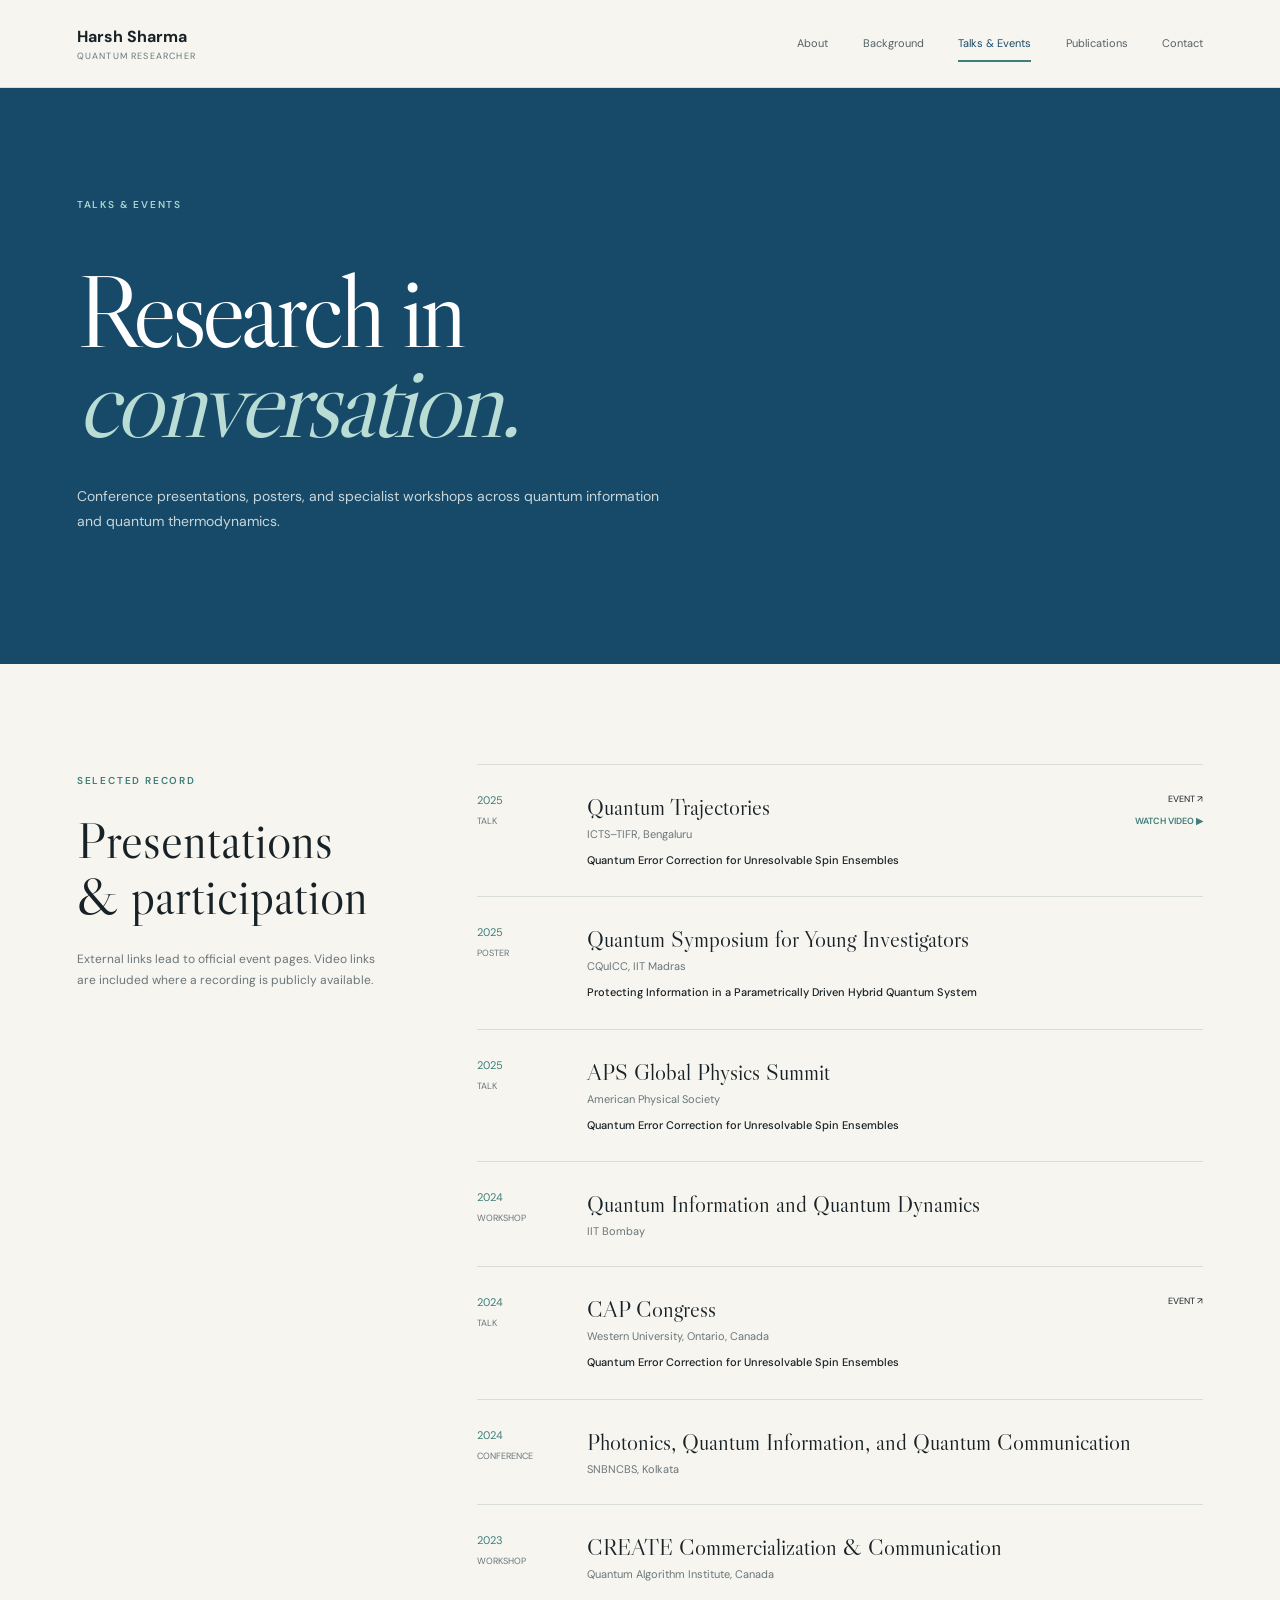
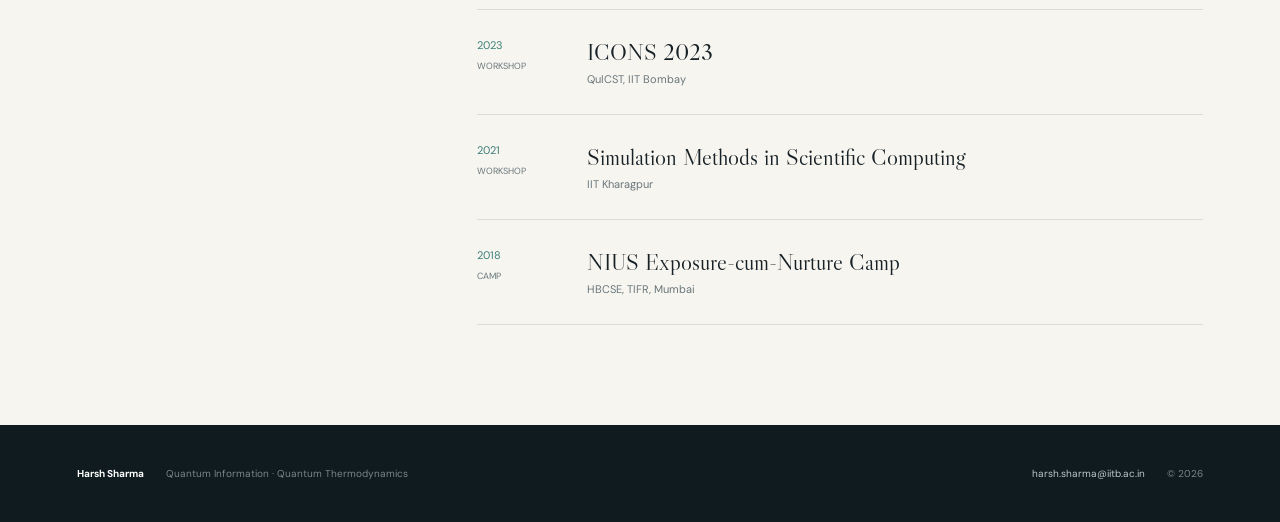
==== activities.html @ e8d70a5d "Rebuild portfolio as a multi-page academic website" ====
<!doctype html><html lang="en"><head><meta charset="utf-8"><meta name="viewport" content="width=device-width,initial-scale=1"><meta name="description" content="Talks, conference presentations, posters, and workshops by Harsh Sharma."><title>Talks & Events — Harsh Sharma</title><link rel="stylesheet" href="assets/site.css"></head><body data-page="activities"><header id="site-header"></header><main><section class="page-hero"><p class="eyebrow">Talks & Events</p><h1>Research in<br><em>conversation.</em></h1><p>Conference presentations, posters, and specialist workshops across quantum information and quantum thermodynamics.</p></section><section class="listing-section"><div class="listing-intro"><p class="eyebrow">Selected record</p><h2>Presentations<br>& participation</h2><p>External links lead to official event pages. Video links are included where a recording is publicly available.</p></div><div class="activity-list" id="events"></div></section></main><footer id="site-footer"></footer><script src="assets/content.js"></script><script src="assets/publications.js"></script><script src="assets/site.js"></script></body></html>
---- assets/site.css ----
@import url('https://fonts.googleapis.com/css2?family=DM+Sans:wght@400;500;600&family=Libre+Caslon+Display&display=swap');
:root{--ink:#172126;--blue:#174a68;--teal:#3d7e7a;--paper:#f7f5ef;--white:#fff;--muted:#68767b;--line:#d8ddd9;--soft:#eaf0ed;--pad:clamp(22px,6vw,96px);--sans:"DM Sans",sans-serif;--serif:"Libre Caslon Display",serif}*{box-sizing:border-box}html{scroll-behavior:smooth}body{margin:0;background:var(--paper);color:var(--ink);font-family:var(--sans);-webkit-font-smoothing:antialiased}a{color:inherit;text-decoration:none}em{font-family:var(--serif);font-weight:400;color:var(--teal)}
#site-header{height:88px;padding:0 var(--pad);display:flex;align-items:center;justify-content:space-between;border-bottom:1px solid var(--line);background:rgba(247,245,239,.96);backdrop-filter:blur(12px);position:sticky;top:0;z-index:10}.brand{display:flex;flex-direction:column}.brand strong{font-size:16px}.brand small{font-size:9px;text-transform:uppercase;letter-spacing:.13em;color:var(--muted);margin-top:3px}#site-header nav{display:flex;gap:clamp(18px,2.7vw,40px)}#site-header nav a{font-size:11px;padding:10px 0;color:#536166;border-bottom:2px solid transparent}#site-header nav a:hover,#site-header nav a[aria-current=page]{color:var(--blue);border-color:var(--teal)}.menu-button{display:none;background:none;border:1px solid var(--line);padding:8px 11px;font:500 10px var(--sans);text-transform:uppercase}
.eyebrow{font-size:10px;text-transform:uppercase;letter-spacing:.18em;color:var(--teal);font-weight:600}.home-hero{min-height:680px;padding:clamp(80px,11vw,150px) var(--pad) 100px;display:grid;grid-template-columns:1.2fr .8fr;gap:9vw;align-items:end;position:relative;background:linear-gradient(135deg,var(--paper),#f2f3ed)}.home-hero:after{content:"";position:absolute;right:var(--pad);top:70px;width:220px;height:220px;border:1px solid rgba(23,74,104,.12);border-radius:50%;box-shadow:0 0 0 50px rgba(23,74,104,.025),0 0 0 100px rgba(23,74,104,.018)}.home-hero h1{font:400 clamp(76px,10vw,150px)/.78 var(--serif);letter-spacing:-.055em;margin:36px 0 0}.home-hero h1 span{color:var(--teal)}.intro{position:relative;z-index:1}.intro>p:first-child{font-size:clamp(17px,1.65vw,23px);line-height:1.65;margin:0}.intro .role{font-size:11px;line-height:1.6;color:var(--muted);margin:28px 0}.arrow-link{display:inline-flex;gap:25px;border-bottom:1px solid;padding-bottom:8px;font-size:11px;font-weight:600}.arrow-link span{color:var(--teal)}
.research-summary,.updates{padding:110px var(--pad)}.research-summary{background:var(--blue);color:white}.section-heading{display:grid;grid-template-columns:.28fr .72fr;gap:5vw}.section-heading h2{font:400 clamp(39px,4.7vw,67px)/1.12 var(--serif);margin:0;max-width:900px}.research-summary .eyebrow{color:#a8d5ce}.research-grid{display:grid;grid-template-columns:.28fr .72fr;gap:5vw;margin-top:70px}.research-grid>p{grid-column:2;font-size:14px;line-height:1.8;color:#c8d6da;max-width:620px}.research-grid #interests{grid-column:2;display:flex;flex-wrap:wrap;gap:9px;margin-top:18px}.research-grid span{font-size:10px;border:1px solid rgba(255,255,255,.32);padding:9px 12px}.updates{background:var(--white)}.update-list{margin:65px 0 0 28%;border-top:1px solid var(--line)}.update-list article{display:grid;grid-template-columns:130px 1fr 25px;gap:28px;padding:28px 0;border-bottom:1px solid var(--line)}.update-list time{font-size:10px;color:var(--teal)}.update-list h3{font:400 24px var(--serif);margin:0 0 8px}.update-list p{font-size:12px;line-height:1.65;color:var(--muted);margin:0}.update-list>a{color:var(--teal)}.page-cta{padding:75px var(--pad);display:flex;justify-content:space-between;gap:40px;align-items:center}.page-cta>p{font:400 25px var(--serif)}.page-cta>div{display:flex;gap:25px;font-size:10px;text-transform:uppercase;letter-spacing:.08em;color:var(--blue)}
.page-hero{padding:100px var(--pad) 115px;background:var(--blue);color:white}.page-hero .eyebrow{color:#a8d5ce}.page-hero h1{font:400 clamp(62px,8vw,115px)/.88 var(--serif);letter-spacing:-.045em;margin:55px 0 38px}.page-hero h1 em{color:#b9ddd5}.page-hero>p:last-child{max-width:600px;color:#c8d6da;font-size:14px;line-height:1.8}.split-section,.listing-section{padding:100px var(--pad);display:grid;grid-template-columns:.3fr .7fr;gap:7vw}.split-section h2,.listing-intro h2{font:400 clamp(35px,4vw,54px)/1.1 var(--serif);margin:25px 0}.tinted{background:var(--soft)}.timeline{border-top:1px solid var(--line)}.timeline article{display:grid;grid-template-columns:110px 1fr;gap:25px;padding:27px 0;border-bottom:1px solid var(--line)}.timeline time{font-size:10px;color:var(--teal);text-transform:uppercase}.timeline h3{font:500 18px var(--sans);margin:0}.timeline p,.timeline small{display:block;font-size:11px;color:var(--muted);line-height:1.55;margin:7px 0 0}.listing-intro{align-self:start;position:sticky;top:125px}.listing-intro>p:not(.eyebrow){font-size:12px;line-height:1.7;color:var(--muted);max-width:300px}.listing-intro .arrow-link{margin-top:24px}
.activity-list,.publication-list{border-top:1px solid var(--line)}.activity{display:grid;grid-template-columns:85px 1fr auto;gap:25px;padding:28px 0;border-bottom:1px solid var(--line)}.activity-meta{display:flex;flex-direction:column;gap:8px}.activity-meta time{font-size:11px;color:var(--teal)}.activity-meta span{font-size:9px;text-transform:uppercase;color:var(--muted)}.activity h3{font:400 23px var(--serif);margin:0 0 6px}.activity p{font-size:11px;color:var(--muted);margin:0}.activity strong{display:block;font-size:11px;font-weight:500;line-height:1.5;margin-top:11px}.activity-links{display:flex;flex-direction:column;align-items:flex-end;gap:10px;font-size:9px;text-transform:uppercase}.activity-links .video{color:var(--teal);font-weight:600}.publication{display:grid;grid-template-columns:45px 1fr;gap:20px;padding:31px 0;border-bottom:1px solid var(--line)}.publication>span{font-size:10px;color:#929a9c}.publication p{font-size:9px;text-transform:uppercase;letter-spacing:.08em;color:var(--teal);margin:0}.publication h3{font:400 clamp(21px,2.2vw,29px)/1.25 var(--serif);margin:10px 0}.publication small{font-size:10px;color:var(--muted)}.publication>div>div{display:flex;gap:20px;margin-top:18px}.publication a{font-size:9px;text-transform:uppercase;color:var(--blue);font-weight:600}
.contact-page{min-height:calc(100vh - 88px);padding:100px var(--pad);background:var(--blue);color:white}.contact-page .eyebrow{color:#a8d5ce}.contact-page h1{font:400 clamp(65px,9vw,130px)/.87 var(--serif);letter-spacing:-.05em;margin:60px 0 40px}.contact-page h1 em{color:#b9ddd5}.contact-page>p:not(.eyebrow){max-width:620px;color:#c8d6da;line-height:1.7}.email-large{display:block;font:400 clamp(22px,3vw,42px) var(--serif);border-bottom:1px solid rgba(255,255,255,.45);padding:45px 0 16px}.contact-grid{display:grid;grid-template-columns:repeat(3,1fr);gap:35px;margin-top:85px}.contact-grid>div{border-top:1px solid rgba(255,255,255,.25);padding-top:13px}.contact-grid span{font-size:9px;text-transform:uppercase;color:#a8d5ce}.contact-grid p{font-size:11px;line-height:1.7}.contact-grid p a{display:block}
#site-footer{padding:42px var(--pad);background:#101b20;color:#bdc7ca;display:flex;justify-content:space-between;font-size:10px}#site-footer>div{display:flex;gap:22px}#site-footer strong{color:white}#site-footer span{color:#77868b}
@media(max-width:800px){#site-header{height:72px}.menu-button{display:block}#site-header nav{display:none;position:absolute;left:0;right:0;top:72px;background:var(--paper);padding:20px var(--pad);border-bottom:1px solid var(--line);flex-direction:column;gap:4px}#site-header nav.open{display:flex}.home-hero{grid-template-columns:1fr;min-height:auto}.home-hero:after{width:140px;height:140px}.intro{margin-top:30px}.section-heading,.research-grid,.split-section,.listing-section{grid-template-columns:1fr}.research-grid>p,.research-grid #interests{grid-column:1}.update-list{margin-left:0}.listing-intro{position:static;margin-bottom:30px}.page-cta{align-items:flex-start;flex-direction:column}.contact-grid{grid-template-columns:1fr}}
@media(max-width:520px){.home-hero{padding-top:70px;padding-bottom:75px}.home-hero h1{font-size:75px}.research-summary,.updates,.split-section,.listing-section{padding-top:75px;padding-bottom:75px}.update-list article{grid-template-columns:1fr 20px}.update-list time{grid-column:1/-1}.page-cta>div{flex-direction:column}.page-hero{padding-top:70px;padding-bottom:80px}.page-hero h1{font-size:60px}.timeline article{grid-template-columns:75px 1fr}.activity{grid-template-columns:60px 1fr}.activity-links{grid-column:2;align-items:flex-start;flex-direction:row}.contact-page{padding-top:70px}.contact-page h1{font-size:60px}#site-footer,#site-footer>div{flex-direction:column;gap:8px}#site-footer{gap:25px}}
@media(prefers-reduced-motion:reduce){html{scroll-behavior:auto}}
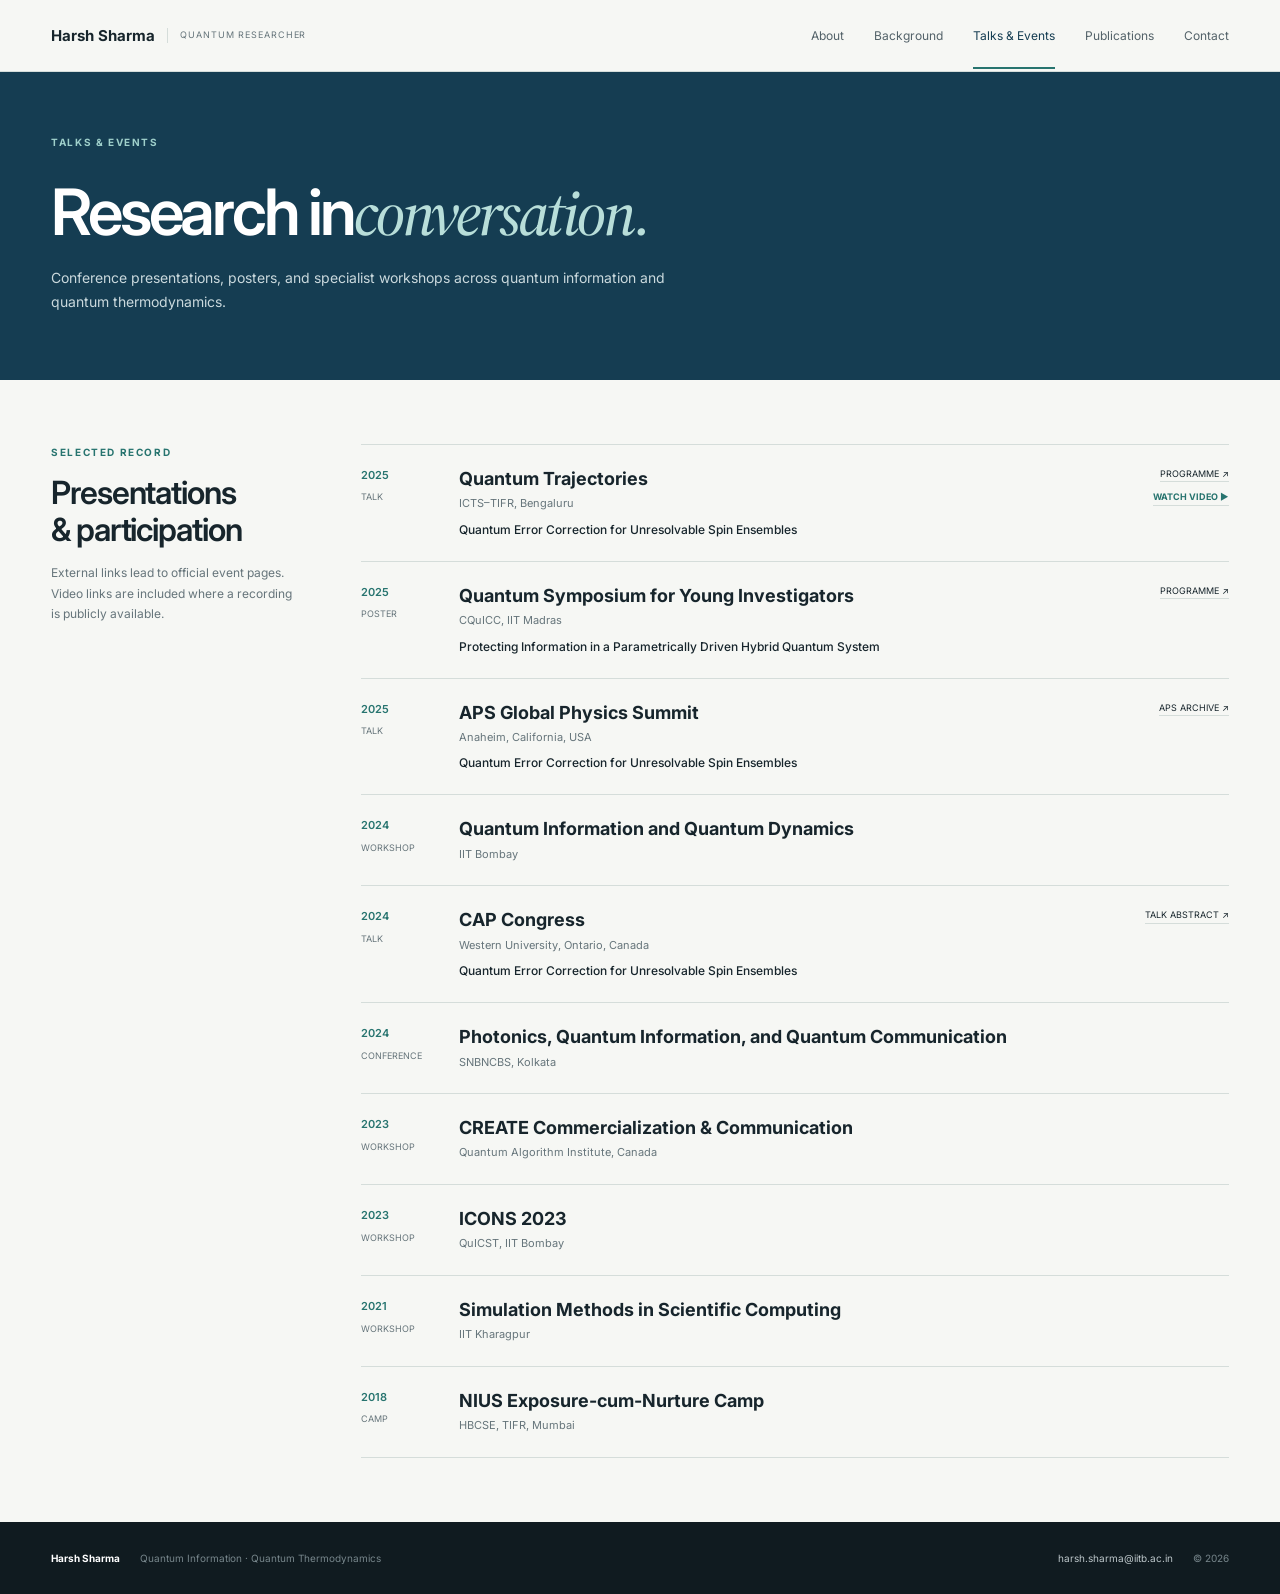
==== commit 19a6a9bc: "Version website assets to prevent stale deployments" ====
--- a/activities.html
+++ b/activities.html
@@ -1 +1 @@
-<!doctype html><html lang="en"><head><meta charset="utf-8"><meta name="viewport" content="width=device-width,initial-scale=1"><meta name="description" content="Talks, conference presentations, posters, and workshops by Harsh Sharma."><title>Talks & Events — Harsh Sharma</title><link rel="stylesheet" href="assets/site.css"></head><body data-page="activities"><header id="site-header"></header><main><section class="page-hero"><p class="eyebrow">Talks & Events</p><h1>Research in<br><em>conversation.</em></h1><p>Conference presentations, posters, and specialist workshops across quantum information and quantum thermodynamics.</p></section><section class="listing-section"><div class="listing-intro"><p class="eyebrow">Selected record</p><h2>Presentations<br>& participation</h2><p>External links lead to official event pages. Video links are included where a recording is publicly available.</p></div><div class="activity-list" id="events"></div></section></main><footer id="site-footer"></footer><script src="assets/content.js"></script><script src="assets/publications.js"></script><script src="assets/site.js"></script></body></html>
+<!doctype html><html lang="en"><head><meta charset="utf-8"><meta name="viewport" content="width=device-width,initial-scale=1"><meta name="description" content="Talks, conference presentations, posters, and workshops by Harsh Sharma."><title>Talks & Events — Harsh Sharma</title><link rel="stylesheet" href="assets/site.css?v=20260814"></head><body data-page="activities"><header id="site-header"></header><main><section class="page-hero"><p class="eyebrow">Talks & Events</p><h1>Research in<br><em>conversation.</em></h1><p>Conference presentations, posters, and specialist workshops across quantum information and quantum thermodynamics.</p></section><section class="listing-section"><div class="listing-intro"><p class="eyebrow">Selected record</p><h2>Presentations<br>& participation</h2><p>External links lead to official event pages. Video links are included where a recording is publicly available.</p></div><div class="activity-list" id="events"></div></section></main><footer id="site-footer"></footer><script src="assets/content.js?v=20260814"></script><script src="assets/publications.js?v=20260814"></script><script src="assets/site.js?v=20260814"></script></body></html>
--- a/assets/site.css
+++ b/assets/site.css
@@ -1,12 +1,14 @@
-@import url('https://fonts.googleapis.com/css2?family=DM+Sans:wght@400;500;600&family=Libre+Caslon+Display&display=swap');
-:root{--ink:#172126;--blue:#174a68;--teal:#3d7e7a;--paper:#f7f5ef;--white:#fff;--muted:#68767b;--line:#d8ddd9;--soft:#eaf0ed;--pad:clamp(22px,6vw,96px);--sans:"DM Sans",sans-serif;--serif:"Libre Caslon Display",serif}*{box-sizing:border-box}html{scroll-behavior:smooth}body{margin:0;background:var(--paper);color:var(--ink);font-family:var(--sans);-webkit-font-smoothing:antialiased}a{color:inherit;text-decoration:none}em{font-family:var(--serif);font-weight:400;color:var(--teal)}
-#site-header{height:88px;padding:0 var(--pad);display:flex;align-items:center;justify-content:space-between;border-bottom:1px solid var(--line);background:rgba(247,245,239,.96);backdrop-filter:blur(12px);position:sticky;top:0;z-index:10}.brand{display:flex;flex-direction:column}.brand strong{font-size:16px}.brand small{font-size:9px;text-transform:uppercase;letter-spacing:.13em;color:var(--muted);margin-top:3px}#site-header nav{display:flex;gap:clamp(18px,2.7vw,40px)}#site-header nav a{font-size:11px;padding:10px 0;color:#536166;border-bottom:2px solid transparent}#site-header nav a:hover,#site-header nav a[aria-current=page]{color:var(--blue);border-color:var(--teal)}.menu-button{display:none;background:none;border:1px solid var(--line);padding:8px 11px;font:500 10px var(--sans);text-transform:uppercase}
-.eyebrow{font-size:10px;text-transform:uppercase;letter-spacing:.18em;color:var(--teal);font-weight:600}.home-hero{min-height:680px;padding:clamp(80px,11vw,150px) var(--pad) 100px;display:grid;grid-template-columns:1.2fr .8fr;gap:9vw;align-items:end;position:relative;background:linear-gradient(135deg,var(--paper),#f2f3ed)}.home-hero:after{content:"";position:absolute;right:var(--pad);top:70px;width:220px;height:220px;border:1px solid rgba(23,74,104,.12);border-radius:50%;box-shadow:0 0 0 50px rgba(23,74,104,.025),0 0 0 100px rgba(23,74,104,.018)}.home-hero h1{font:400 clamp(76px,10vw,150px)/.78 var(--serif);letter-spacing:-.055em;margin:36px 0 0}.home-hero h1 span{color:var(--teal)}.intro{position:relative;z-index:1}.intro>p:first-child{font-size:clamp(17px,1.65vw,23px);line-height:1.65;margin:0}.intro .role{font-size:11px;line-height:1.6;color:var(--muted);margin:28px 0}.arrow-link{display:inline-flex;gap:25px;border-bottom:1px solid;padding-bottom:8px;font-size:11px;font-weight:600}.arrow-link span{color:var(--teal)}
-.research-summary,.updates{padding:110px var(--pad)}.research-summary{background:var(--blue);color:white}.section-heading{display:grid;grid-template-columns:.28fr .72fr;gap:5vw}.section-heading h2{font:400 clamp(39px,4.7vw,67px)/1.12 var(--serif);margin:0;max-width:900px}.research-summary .eyebrow{color:#a8d5ce}.research-grid{display:grid;grid-template-columns:.28fr .72fr;gap:5vw;margin-top:70px}.research-grid>p{grid-column:2;font-size:14px;line-height:1.8;color:#c8d6da;max-width:620px}.research-grid #interests{grid-column:2;display:flex;flex-wrap:wrap;gap:9px;margin-top:18px}.research-grid span{font-size:10px;border:1px solid rgba(255,255,255,.32);padding:9px 12px}.updates{background:var(--white)}.update-list{margin:65px 0 0 28%;border-top:1px solid var(--line)}.update-list article{display:grid;grid-template-columns:130px 1fr 25px;gap:28px;padding:28px 0;border-bottom:1px solid var(--line)}.update-list time{font-size:10px;color:var(--teal)}.update-list h3{font:400 24px var(--serif);margin:0 0 8px}.update-list p{font-size:12px;line-height:1.65;color:var(--muted);margin:0}.update-list>a{color:var(--teal)}.page-cta{padding:75px var(--pad);display:flex;justify-content:space-between;gap:40px;align-items:center}.page-cta>p{font:400 25px var(--serif)}.page-cta>div{display:flex;gap:25px;font-size:10px;text-transform:uppercase;letter-spacing:.08em;color:var(--blue)}
-.page-hero{padding:100px var(--pad) 115px;background:var(--blue);color:white}.page-hero .eyebrow{color:#a8d5ce}.page-hero h1{font:400 clamp(62px,8vw,115px)/.88 var(--serif);letter-spacing:-.045em;margin:55px 0 38px}.page-hero h1 em{color:#b9ddd5}.page-hero>p:last-child{max-width:600px;color:#c8d6da;font-size:14px;line-height:1.8}.split-section,.listing-section{padding:100px var(--pad);display:grid;grid-template-columns:.3fr .7fr;gap:7vw}.split-section h2,.listing-intro h2{font:400 clamp(35px,4vw,54px)/1.1 var(--serif);margin:25px 0}.tinted{background:var(--soft)}.timeline{border-top:1px solid var(--line)}.timeline article{display:grid;grid-template-columns:110px 1fr;gap:25px;padding:27px 0;border-bottom:1px solid var(--line)}.timeline time{font-size:10px;color:var(--teal);text-transform:uppercase}.timeline h3{font:500 18px var(--sans);margin:0}.timeline p,.timeline small{display:block;font-size:11px;color:var(--muted);line-height:1.55;margin:7px 0 0}.listing-intro{align-self:start;position:sticky;top:125px}.listing-intro>p:not(.eyebrow){font-size:12px;line-height:1.7;color:var(--muted);max-width:300px}.listing-intro .arrow-link{margin-top:24px}
-.activity-list,.publication-list{border-top:1px solid var(--line)}.activity{display:grid;grid-template-columns:85px 1fr auto;gap:25px;padding:28px 0;border-bottom:1px solid var(--line)}.activity-meta{display:flex;flex-direction:column;gap:8px}.activity-meta time{font-size:11px;color:var(--teal)}.activity-meta span{font-size:9px;text-transform:uppercase;color:var(--muted)}.activity h3{font:400 23px var(--serif);margin:0 0 6px}.activity p{font-size:11px;color:var(--muted);margin:0}.activity strong{display:block;font-size:11px;font-weight:500;line-height:1.5;margin-top:11px}.activity-links{display:flex;flex-direction:column;align-items:flex-end;gap:10px;font-size:9px;text-transform:uppercase}.activity-links .video{color:var(--teal);font-weight:600}.publication{display:grid;grid-template-columns:45px 1fr;gap:20px;padding:31px 0;border-bottom:1px solid var(--line)}.publication>span{font-size:10px;color:#929a9c}.publication p{font-size:9px;text-transform:uppercase;letter-spacing:.08em;color:var(--teal);margin:0}.publication h3{font:400 clamp(21px,2.2vw,29px)/1.25 var(--serif);margin:10px 0}.publication small{font-size:10px;color:var(--muted)}.publication>div>div{display:flex;gap:20px;margin-top:18px}.publication a{font-size:9px;text-transform:uppercase;color:var(--blue);font-weight:600}
-.contact-page{min-height:calc(100vh - 88px);padding:100px var(--pad);background:var(--blue);color:white}.contact-page .eyebrow{color:#a8d5ce}.contact-page h1{font:400 clamp(65px,9vw,130px)/.87 var(--serif);letter-spacing:-.05em;margin:60px 0 40px}.contact-page h1 em{color:#b9ddd5}.contact-page>p:not(.eyebrow){max-width:620px;color:#c8d6da;line-height:1.7}.email-large{display:block;font:400 clamp(22px,3vw,42px) var(--serif);border-bottom:1px solid rgba(255,255,255,.45);padding:45px 0 16px}.contact-grid{display:grid;grid-template-columns:repeat(3,1fr);gap:35px;margin-top:85px}.contact-grid>div{border-top:1px solid rgba(255,255,255,.25);padding-top:13px}.contact-grid span{font-size:9px;text-transform:uppercase;color:#a8d5ce}.contact-grid p{font-size:11px;line-height:1.7}.contact-grid p a{display:block}
-#site-footer{padding:42px var(--pad);background:#101b20;color:#bdc7ca;display:flex;justify-content:space-between;font-size:10px}#site-footer>div{display:flex;gap:22px}#site-footer strong{color:white}#site-footer span{color:#77868b}
-@media(max-width:800px){#site-header{height:72px}.menu-button{display:block}#site-header nav{display:none;position:absolute;left:0;right:0;top:72px;background:var(--paper);padding:20px var(--pad);border-bottom:1px solid var(--line);flex-direction:column;gap:4px}#site-header nav.open{display:flex}.home-hero{grid-template-columns:1fr;min-height:auto}.home-hero:after{width:140px;height:140px}.intro{margin-top:30px}.section-heading,.research-grid,.split-section,.listing-section{grid-template-columns:1fr}.research-grid>p,.research-grid #interests{grid-column:1}.update-list{margin-left:0}.listing-intro{position:static;margin-bottom:30px}.page-cta{align-items:flex-start;flex-direction:column}.contact-grid{grid-template-columns:1fr}}
-@media(max-width:520px){.home-hero{padding-top:70px;padding-bottom:75px}.home-hero h1{font-size:75px}.research-summary,.updates,.split-section,.listing-section{padding-top:75px;padding-bottom:75px}.update-list article{grid-template-columns:1fr 20px}.update-list time{grid-column:1/-1}.page-cta>div{flex-direction:column}.page-hero{padding-top:70px;padding-bottom:80px}.page-hero h1{font-size:60px}.timeline article{grid-template-columns:75px 1fr}.activity{grid-template-columns:60px 1fr}.activity-links{grid-column:2;align-items:flex-start;flex-direction:row}.contact-page{padding-top:70px}.contact-page h1{font-size:60px}#site-footer,#site-footer>div{flex-direction:column;gap:8px}#site-footer{gap:25px}}
+@import url('https://fonts.googleapis.com/css2?family=Inter:wght@400;500;600;700&family=Source+Serif+4:ital,wght@1,500&display=swap');
+:root{--ink:#17252c;--navy:#153d52;--teal:#27746f;--paper:#f6f7f4;--white:#fff;--soft:#eaf0ed;--muted:#66757b;--line:#d5ddda;--max:1180px;--gutter:clamp(22px,4vw,56px);--sans:"Inter",Arial,sans-serif;--serif:"Source Serif 4",Georgia,serif}
+*{box-sizing:border-box}html{scroll-behavior:smooth}body{margin:0;background:var(--paper);color:var(--ink);font-family:var(--sans);font-size:15px;line-height:1.6;-webkit-font-smoothing:antialiased}a{color:inherit;text-decoration:none}em{font-family:var(--serif);font-weight:500;color:var(--teal)}
+#site-header{height:72px;padding:0 max(var(--gutter),calc((100vw - var(--max))/2));display:flex;align-items:center;justify-content:space-between;border-bottom:1px solid var(--line);background:rgba(246,247,244,.96);backdrop-filter:blur(12px);position:sticky;top:0;z-index:10}.brand{display:flex;align-items:center;gap:12px}.brand strong{font-size:15px}.brand small{padding-left:12px;border-left:1px solid var(--line);font-size:9px;text-transform:uppercase;letter-spacing:.1em;color:var(--muted)}#site-header nav{display:flex;gap:30px}#site-header nav a{font-size:12px;padding:24px 0 22px;color:#536269;border-bottom:2px solid transparent}#site-header nav a:hover,#site-header nav a[aria-current=page]{color:var(--navy);border-color:var(--teal)}.menu-button{display:none;background:none;border:1px solid var(--line);padding:7px 10px;font:600 10px var(--sans);text-transform:uppercase}
+.eyebrow{margin:0;font-size:10px;text-transform:uppercase;letter-spacing:.16em;color:var(--teal);font-weight:700}.home-hero{max-width:var(--max);min-height:500px;margin:auto;padding:86px 0 72px;display:grid;grid-template-columns:minmax(0,1.05fr) minmax(360px,.75fr);gap:90px;align-items:center}.home-hero:after{display:none}.home-hero h1{font:600 clamp(54px,5.5vw,78px)/1.02 var(--sans);letter-spacing:-.055em;margin:22px 0 0}.home-hero h1 br{display:none}.home-hero h1 span{color:var(--teal)}.intro>p:first-child{font-size:19px;line-height:1.55;margin:0;letter-spacing:-.015em}.intro .role{font-size:12px;color:var(--muted);margin:22px 0}.arrow-link{display:inline-flex;align-items:center;gap:24px;border-bottom:1px solid;padding-bottom:6px;font-size:11px;font-weight:600}.arrow-link span{color:var(--teal)}
+.research-summary,.updates,.page-cta,.split-section,.listing-section{padding-left:max(var(--gutter),calc((100vw - var(--max))/2));padding-right:max(var(--gutter),calc((100vw - var(--max))/2))}.research-summary{padding-top:72px;padding-bottom:72px;background:var(--navy);color:white}.section-heading{display:grid;grid-template-columns:210px 1fr;gap:50px}.section-heading h2{font:500 clamp(34px,3.5vw,50px)/1.18 var(--sans);letter-spacing:-.04em;margin:0;max-width:820px}.research-summary .eyebrow{color:#9fd0cb}.research-grid{display:grid;grid-template-columns:210px 1fr;gap:50px;margin-top:38px}.research-grid>p{grid-column:2;font-size:14px;line-height:1.75;color:#cad9dd;max-width:680px;margin:0}.research-grid #interests{grid-column:2;display:flex;flex-wrap:wrap;gap:8px;margin-top:4px}.research-grid span{font-size:10px;border:1px solid rgba(255,255,255,.3);border-radius:3px;padding:7px 11px}.updates{padding-top:72px;padding-bottom:72px;background:var(--white)}.update-list{margin:40px 0 0 260px;border-top:1px solid var(--line)}.update-list article{display:grid;grid-template-columns:120px 1fr 24px;gap:25px;padding:22px 0;border-bottom:1px solid var(--line)}.update-list time{font-size:10px;color:var(--teal)}.update-list h3{font-size:18px;line-height:1.35;margin:0 0 6px}.update-list p{font-size:12px;line-height:1.65;color:var(--muted);margin:0}.update-list>a{color:var(--teal)}.page-cta{padding-top:42px;padding-bottom:42px;display:flex;justify-content:space-between;gap:40px;align-items:center}.page-cta>p{font-size:18px;font-weight:500;margin:0}.page-cta>div{display:flex;gap:24px;font-size:10px;text-transform:uppercase;letter-spacing:.06em;color:var(--navy)}
+.page-hero{padding:62px max(var(--gutter),calc((100vw - var(--max))/2)) 66px;background:var(--navy);color:white}.page-hero .eyebrow{color:#9fd0cb}.page-hero h1{font:600 clamp(48px,5vw,68px)/1.05 var(--sans);letter-spacing:-.05em;margin:28px 0 20px}.page-hero h1 br{display:none}.page-hero h1 em{color:#b8ded9}.page-hero>p:last-child{max-width:650px;color:#cad9dd;font-size:14px;line-height:1.7;margin:0}.split-section,.listing-section{padding-top:64px;padding-bottom:64px;display:grid;grid-template-columns:250px 1fr;gap:60px}.split-section h2,.listing-intro h2{font:600 32px/1.15 var(--sans);letter-spacing:-.035em;margin:15px 0}.tinted{background:var(--soft)}.timeline{border-top:1px solid var(--line)}.timeline article{display:grid;grid-template-columns:100px 1fr;gap:22px;padding:22px 0;border-bottom:1px solid var(--line)}.timeline time{font-size:10px;color:var(--teal);text-transform:uppercase}.timeline h3{font-size:17px;line-height:1.35;margin:0}.timeline p,.timeline small{display:block;font-size:12px;color:var(--muted);line-height:1.5;margin:5px 0 0}.listing-intro{align-self:start;position:sticky;top:105px}.listing-intro>p:not(.eyebrow){font-size:12px;line-height:1.7;color:var(--muted);max-width:250px}.listing-intro .arrow-link{margin-top:18px}
+.activity-list,.publication-list{border-top:1px solid var(--line)}.activity{display:grid;grid-template-columns:76px 1fr 105px;gap:22px;padding:22px 0;border-bottom:1px solid var(--line)}.activity-meta{display:flex;flex-direction:column;gap:6px}.activity-meta time{font-size:11px;color:var(--teal);font-weight:600}.activity-meta span{font-size:9px;text-transform:uppercase;color:var(--muted)}.activity h3{font-size:18px;line-height:1.35;margin:0 0 4px}.activity p{font-size:11px;color:var(--muted);margin:0}.activity strong{display:block;font-size:12px;font-weight:500;line-height:1.5;margin-top:8px}.activity-links{display:flex;flex-direction:column;align-items:flex-end;gap:8px;font-size:9px;text-transform:uppercase}.activity-links a{border-bottom:1px solid var(--line)}.activity-links .video{color:var(--teal);font-weight:700}.publication{display:grid;grid-template-columns:38px 1fr;gap:18px;padding:24px 0;border-bottom:1px solid var(--line)}.publication>span{font-size:10px;color:#929a9c}.publication p{font-size:9px;text-transform:uppercase;letter-spacing:.07em;color:var(--teal);margin:0}.publication h3{font-size:20px;line-height:1.35;letter-spacing:-.015em;margin:8px 0}.publication small{font-size:11px;color:var(--muted)}.publication>div>div{display:flex;gap:18px;margin-top:14px}.publication a{font-size:9px;text-transform:uppercase;color:var(--navy);font-weight:700}
+.contact-page{min-height:calc(100vh - 72px);padding:62px max(var(--gutter),calc((100vw - var(--max))/2)) 68px;background:var(--navy);color:white}.contact-page .eyebrow{color:#9fd0cb}.contact-page h1{font:600 clamp(48px,5vw,68px)/1.05 var(--sans);letter-spacing:-.05em;margin:28px 0 20px}.contact-page h1 br{display:none}.contact-page h1 em{color:#b8ded9}.contact-page>p:not(.eyebrow){max-width:650px;color:#cad9dd;line-height:1.7}.email-large{display:block;font-size:clamp(22px,2.5vw,34px);font-weight:500;border-bottom:1px solid rgba(255,255,255,.4);padding:30px 0 12px}.contact-grid{display:grid;grid-template-columns:repeat(3,1fr);gap:35px;margin-top:52px}.contact-grid>div{border-top:1px solid rgba(255,255,255,.25);padding-top:12px}.contact-grid span{font-size:9px;text-transform:uppercase;color:#9fd0cb}.contact-grid p{font-size:11px;line-height:1.7}.contact-grid p a{display:block}
+#site-footer{padding:28px max(var(--gutter),calc((100vw - var(--max))/2));background:#101b20;color:#bdc7ca;display:flex;justify-content:space-between;font-size:10px}#site-footer>div{display:flex;gap:20px}#site-footer strong{color:white}#site-footer span{color:#77868b}
+@media(max-width:1240px){.home-hero{padding-left:var(--gutter);padding-right:var(--gutter)}}
+@media(max-width:800px){#site-header{height:68px}.brand small{display:none}.menu-button{display:block}#site-header nav{display:none;position:absolute;left:0;right:0;top:68px;background:var(--paper);padding:14px var(--gutter);border-bottom:1px solid var(--line);flex-direction:column;gap:0}#site-header nav.open{display:flex}#site-header nav a{padding:9px 0}.home-hero{grid-template-columns:1fr;min-height:0;padding-top:52px;padding-bottom:52px;gap:34px}.home-hero h1{font-size:56px}.intro>p:first-child{font-size:17px}.section-heading,.research-grid,.split-section,.listing-section{grid-template-columns:1fr;gap:24px}.research-grid>p,.research-grid #interests{grid-column:1}.update-list{margin-left:0}.listing-intro{position:static}.page-cta{align-items:flex-start;flex-direction:column}.contact-grid{grid-template-columns:1fr}.page-hero h1 br,.contact-page h1 br{display:block}}
+@media(max-width:520px){.home-hero h1{font-size:48px}.research-summary,.updates,.split-section,.listing-section{padding-top:48px;padding-bottom:48px}.section-heading h2{font-size:32px}.update-list article{grid-template-columns:1fr 20px}.update-list time{grid-column:1/-1}.page-cta>div{flex-direction:column;gap:12px}.page-hero{padding-top:46px;padding-bottom:48px}.page-hero h1,.contact-page h1{font-size:46px}.timeline article{grid-template-columns:72px 1fr}.activity{grid-template-columns:56px 1fr}.activity-links{grid-column:2;align-items:flex-start;flex-direction:row}.contact-page{padding-top:46px}.contact-grid{margin-top:38px}#site-footer,#site-footer>div{flex-direction:column;gap:7px}#site-footer{gap:20px}}
 @media(prefers-reduced-motion:reduce){html{scroll-behavior:auto}}
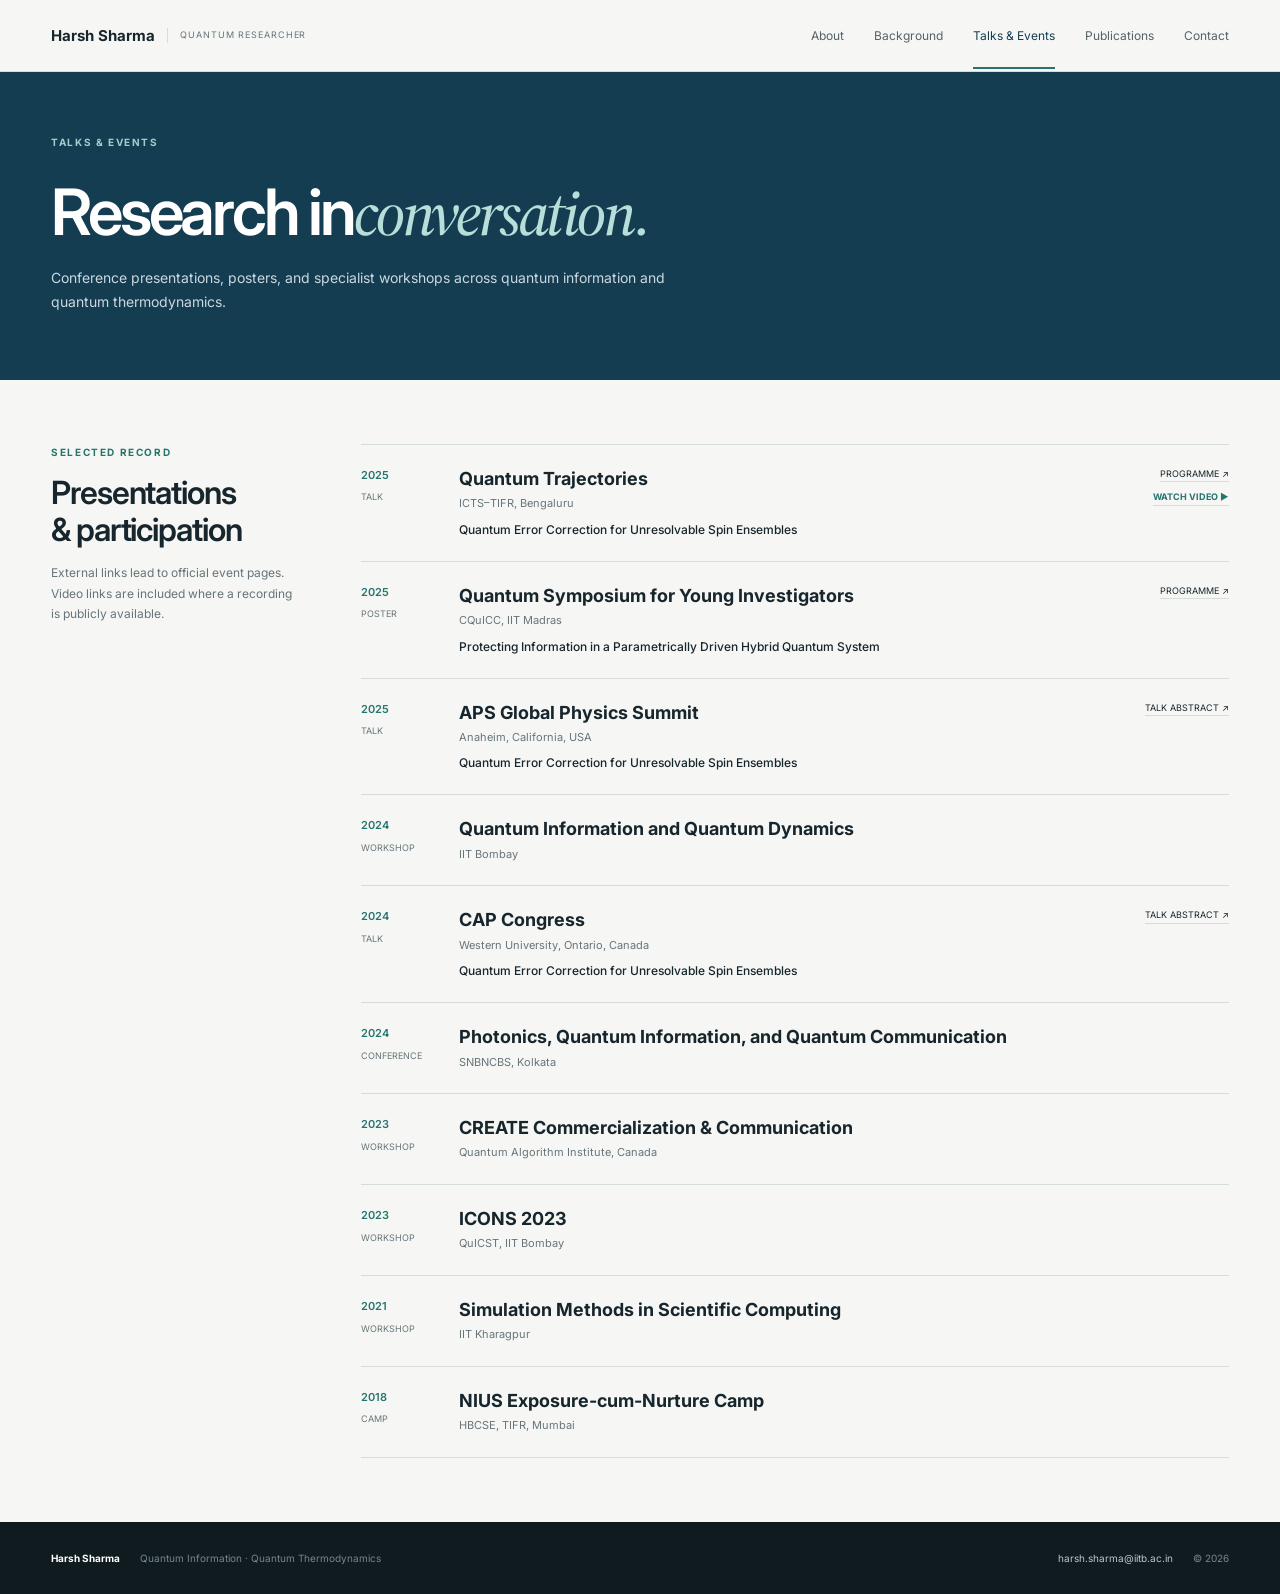
==== commit f8e75d61: "Enhance profile pages and publication metadata" ====
--- a/activities.html
+++ b/activities.html
@@ -1 +1 @@
-<!doctype html><html lang="en"><head><meta charset="utf-8"><meta name="viewport" content="width=device-width,initial-scale=1"><meta name="description" content="Talks, conference presentations, posters, and workshops by Harsh Sharma."><title>Talks & Events — Harsh Sharma</title><link rel="stylesheet" href="assets/site.css?v=20260814"></head><body data-page="activities"><header id="site-header"></header><main><section class="page-hero"><p class="eyebrow">Talks & Events</p><h1>Research in<br><em>conversation.</em></h1><p>Conference presentations, posters, and specialist workshops across quantum information and quantum thermodynamics.</p></section><section class="listing-section"><div class="listing-intro"><p class="eyebrow">Selected record</p><h2>Presentations<br>& participation</h2><p>External links lead to official event pages. Video links are included where a recording is publicly available.</p></div><div class="activity-list" id="events"></div></section></main><footer id="site-footer"></footer><script src="assets/content.js?v=20260814"></script><script src="assets/publications.js?v=20260814"></script><script src="assets/site.js?v=20260814"></script></body></html>
+<!doctype html><html lang="en"><head><meta charset="utf-8"><meta name="viewport" content="width=device-width,initial-scale=1"><meta name="description" content="Talks, conference presentations, posters, and workshops by Harsh Sharma."><title>Talks & Events — Harsh Sharma</title><link rel="stylesheet" href="assets/site.css?v=20260814b"></head><body data-page="activities"><header id="site-header"></header><main><section class="page-hero"><p class="eyebrow">Talks & Events</p><h1>Research in<br><em>conversation.</em></h1><p>Conference presentations, posters, and specialist workshops across quantum information and quantum thermodynamics.</p></section><section class="listing-section"><div class="listing-intro"><p class="eyebrow">Selected record</p><h2>Presentations<br>& participation</h2><p>External links lead to official event pages. Video links are included where a recording is publicly available.</p></div><div class="activity-list" id="events"></div></section></main><footer id="site-footer"></footer><script src="assets/content.js?v=20260814b"></script><script src="assets/publications.js?v=20260814b"></script><script src="assets/site.js?v=20260814b"></script></body></html>
--- a/assets/site.css
+++ b/assets/site.css
@@ -5,10 +5,19 @@
 .eyebrow{margin:0;font-size:10px;text-transform:uppercase;letter-spacing:.16em;color:var(--teal);font-weight:700}.home-hero{max-width:var(--max);min-height:500px;margin:auto;padding:86px 0 72px;display:grid;grid-template-columns:minmax(0,1.05fr) minmax(360px,.75fr);gap:90px;align-items:center}.home-hero:after{display:none}.home-hero h1{font:600 clamp(54px,5.5vw,78px)/1.02 var(--sans);letter-spacing:-.055em;margin:22px 0 0}.home-hero h1 br{display:none}.home-hero h1 span{color:var(--teal)}.intro>p:first-child{font-size:19px;line-height:1.55;margin:0;letter-spacing:-.015em}.intro .role{font-size:12px;color:var(--muted);margin:22px 0}.arrow-link{display:inline-flex;align-items:center;gap:24px;border-bottom:1px solid;padding-bottom:6px;font-size:11px;font-weight:600}.arrow-link span{color:var(--teal)}
 .research-summary,.updates,.page-cta,.split-section,.listing-section{padding-left:max(var(--gutter),calc((100vw - var(--max))/2));padding-right:max(var(--gutter),calc((100vw - var(--max))/2))}.research-summary{padding-top:72px;padding-bottom:72px;background:var(--navy);color:white}.section-heading{display:grid;grid-template-columns:210px 1fr;gap:50px}.section-heading h2{font:500 clamp(34px,3.5vw,50px)/1.18 var(--sans);letter-spacing:-.04em;margin:0;max-width:820px}.research-summary .eyebrow{color:#9fd0cb}.research-grid{display:grid;grid-template-columns:210px 1fr;gap:50px;margin-top:38px}.research-grid>p{grid-column:2;font-size:14px;line-height:1.75;color:#cad9dd;max-width:680px;margin:0}.research-grid #interests{grid-column:2;display:flex;flex-wrap:wrap;gap:8px;margin-top:4px}.research-grid span{font-size:10px;border:1px solid rgba(255,255,255,.3);border-radius:3px;padding:7px 11px}.updates{padding-top:72px;padding-bottom:72px;background:var(--white)}.update-list{margin:40px 0 0 260px;border-top:1px solid var(--line)}.update-list article{display:grid;grid-template-columns:120px 1fr 24px;gap:25px;padding:22px 0;border-bottom:1px solid var(--line)}.update-list time{font-size:10px;color:var(--teal)}.update-list h3{font-size:18px;line-height:1.35;margin:0 0 6px}.update-list p{font-size:12px;line-height:1.65;color:var(--muted);margin:0}.update-list>a{color:var(--teal)}.page-cta{padding-top:42px;padding-bottom:42px;display:flex;justify-content:space-between;gap:40px;align-items:center}.page-cta>p{font-size:18px;font-weight:500;margin:0}.page-cta>div{display:flex;gap:24px;font-size:10px;text-transform:uppercase;letter-spacing:.06em;color:var(--navy)}
 .page-hero{padding:62px max(var(--gutter),calc((100vw - var(--max))/2)) 66px;background:var(--navy);color:white}.page-hero .eyebrow{color:#9fd0cb}.page-hero h1{font:600 clamp(48px,5vw,68px)/1.05 var(--sans);letter-spacing:-.05em;margin:28px 0 20px}.page-hero h1 br{display:none}.page-hero h1 em{color:#b8ded9}.page-hero>p:last-child{max-width:650px;color:#cad9dd;font-size:14px;line-height:1.7;margin:0}.split-section,.listing-section{padding-top:64px;padding-bottom:64px;display:grid;grid-template-columns:250px 1fr;gap:60px}.split-section h2,.listing-intro h2{font:600 32px/1.15 var(--sans);letter-spacing:-.035em;margin:15px 0}.tinted{background:var(--soft)}.timeline{border-top:1px solid var(--line)}.timeline article{display:grid;grid-template-columns:100px 1fr;gap:22px;padding:22px 0;border-bottom:1px solid var(--line)}.timeline time{font-size:10px;color:var(--teal);text-transform:uppercase}.timeline h3{font-size:17px;line-height:1.35;margin:0}.timeline p,.timeline small{display:block;font-size:12px;color:var(--muted);line-height:1.5;margin:5px 0 0}.listing-intro{align-self:start;position:sticky;top:105px}.listing-intro>p:not(.eyebrow){font-size:12px;line-height:1.7;color:var(--muted);max-width:250px}.listing-intro .arrow-link{margin-top:18px}
-.activity-list,.publication-list{border-top:1px solid var(--line)}.activity{display:grid;grid-template-columns:76px 1fr 105px;gap:22px;padding:22px 0;border-bottom:1px solid var(--line)}.activity-meta{display:flex;flex-direction:column;gap:6px}.activity-meta time{font-size:11px;color:var(--teal);font-weight:600}.activity-meta span{font-size:9px;text-transform:uppercase;color:var(--muted)}.activity h3{font-size:18px;line-height:1.35;margin:0 0 4px}.activity p{font-size:11px;color:var(--muted);margin:0}.activity strong{display:block;font-size:12px;font-weight:500;line-height:1.5;margin-top:8px}.activity-links{display:flex;flex-direction:column;align-items:flex-end;gap:8px;font-size:9px;text-transform:uppercase}.activity-links a{border-bottom:1px solid var(--line)}.activity-links .video{color:var(--teal);font-weight:700}.publication{display:grid;grid-template-columns:38px 1fr;gap:18px;padding:24px 0;border-bottom:1px solid var(--line)}.publication>span{font-size:10px;color:#929a9c}.publication p{font-size:9px;text-transform:uppercase;letter-spacing:.07em;color:var(--teal);margin:0}.publication h3{font-size:20px;line-height:1.35;letter-spacing:-.015em;margin:8px 0}.publication small{font-size:11px;color:var(--muted)}.publication>div>div{display:flex;gap:18px;margin-top:14px}.publication a{font-size:9px;text-transform:uppercase;color:var(--navy);font-weight:700}
+.activity-list,.publication-list{border-top:1px solid var(--line)}.activity{display:grid;grid-template-columns:76px 1fr 105px;gap:22px;padding:22px 0;border-bottom:1px solid var(--line)}.activity-meta{display:flex;flex-direction:column;gap:6px}.activity-meta time{font-size:11px;color:var(--teal);font-weight:600}.activity-meta span{font-size:9px;text-transform:uppercase;color:var(--muted)}.activity h3{font-size:18px;line-height:1.35;margin:0 0 4px}.activity p{font-size:11px;color:var(--muted);margin:0}.activity strong{display:block;font-size:12px;font-weight:500;line-height:1.5;margin-top:8px}.activity-links{display:flex;flex-direction:column;align-items:flex-end;gap:8px;font-size:9px;text-transform:uppercase}.activity-links a{border-bottom:1px solid var(--line)}.activity-links .video{color:var(--teal);font-weight:700}.publication{display:grid;grid-template-columns:38px 1fr;gap:18px;padding:24px 0;border-bottom:1px solid var(--line)}.publication>span{font-size:10px;color:#929a9c}.publication p{font-size:9px;text-transform:uppercase;letter-spacing:.07em;color:var(--teal);margin:0}.publication-status b{color:var(--navy);font-weight:700}.publication h3{font-size:20px;line-height:1.35;letter-spacing:-.015em;margin:8px 0}.publication small{font-size:11px;color:var(--muted)}.publication>div>div{display:flex;gap:18px;margin-top:14px;flex-wrap:wrap}.publication a{font-size:9px;text-transform:uppercase;color:var(--navy);font-weight:700}
 .contact-page{min-height:calc(100vh - 72px);padding:62px max(var(--gutter),calc((100vw - var(--max))/2)) 68px;background:var(--navy);color:white}.contact-page .eyebrow{color:#9fd0cb}.contact-page h1{font:600 clamp(48px,5vw,68px)/1.05 var(--sans);letter-spacing:-.05em;margin:28px 0 20px}.contact-page h1 br{display:none}.contact-page h1 em{color:#b8ded9}.contact-page>p:not(.eyebrow){max-width:650px;color:#cad9dd;line-height:1.7}.email-large{display:block;font-size:clamp(22px,2.5vw,34px);font-weight:500;border-bottom:1px solid rgba(255,255,255,.4);padding:30px 0 12px}.contact-grid{display:grid;grid-template-columns:repeat(3,1fr);gap:35px;margin-top:52px}.contact-grid>div{border-top:1px solid rgba(255,255,255,.25);padding-top:12px}.contact-grid span{font-size:9px;text-transform:uppercase;color:#9fd0cb}.contact-grid p{font-size:11px;line-height:1.7}.contact-grid p a{display:block}
 #site-footer{padding:28px max(var(--gutter),calc((100vw - var(--max))/2));background:#101b20;color:#bdc7ca;display:flex;justify-content:space-between;font-size:10px}#site-footer>div{display:flex;gap:20px}#site-footer strong{color:white}#site-footer span{color:#77868b}
 @media(max-width:1240px){.home-hero{padding-left:var(--gutter);padding-right:var(--gutter)}}
 @media(max-width:800px){#site-header{height:68px}.brand small{display:none}.menu-button{display:block}#site-header nav{display:none;position:absolute;left:0;right:0;top:68px;background:var(--paper);padding:14px var(--gutter);border-bottom:1px solid var(--line);flex-direction:column;gap:0}#site-header nav.open{display:flex}#site-header nav a{padding:9px 0}.home-hero{grid-template-columns:1fr;min-height:0;padding-top:52px;padding-bottom:52px;gap:34px}.home-hero h1{font-size:56px}.intro>p:first-child{font-size:17px}.section-heading,.research-grid,.split-section,.listing-section{grid-template-columns:1fr;gap:24px}.research-grid>p,.research-grid #interests{grid-column:1}.update-list{margin-left:0}.listing-intro{position:static}.page-cta{align-items:flex-start;flex-direction:column}.contact-grid{grid-template-columns:1fr}.page-hero h1 br,.contact-page h1 br{display:block}}
 @media(max-width:520px){.home-hero h1{font-size:48px}.research-summary,.updates,.split-section,.listing-section{padding-top:48px;padding-bottom:48px}.section-heading h2{font-size:32px}.update-list article{grid-template-columns:1fr 20px}.update-list time{grid-column:1/-1}.page-cta>div{flex-direction:column;gap:12px}.page-hero{padding-top:46px;padding-bottom:48px}.page-hero h1,.contact-page h1{font-size:46px}.timeline article{grid-template-columns:72px 1fr}.activity{grid-template-columns:56px 1fr}.activity-links{grid-column:2;align-items:flex-start;flex-direction:row}.contact-page{padding-top:46px}.contact-grid{margin-top:38px}#site-footer,#site-footer>div{flex-direction:column;gap:7px}#site-footer{gap:20px}}
 @media(prefers-reduced-motion:reduce){html{scroll-behavior:auto}}
+
+/* Refined About page */
+.about-hero{max-width:var(--max);margin:auto;padding:82px 0 76px;display:grid;grid-template-columns:minmax(0,1.35fr) minmax(340px,.65fr);gap:90px;align-items:center}.about-identity h1{font:600 clamp(48px,5.2vw,72px)/1.06 var(--sans);letter-spacing:-.055em;margin:24px 0 0}.about-identity h1 em{display:inline-block;margin-top:5px}.about-intro{background:var(--white);border:1px solid var(--line);border-top:4px solid var(--teal);padding:34px}.status-dot{display:flex;align-items:center;gap:9px;font-size:9px;text-transform:uppercase;letter-spacing:.12em;color:var(--teal);font-weight:700}.status-dot:before{content:"";width:7px;height:7px;background:var(--teal);border-radius:50%}.about-intro>p:first-of-type{font-size:17px;line-height:1.65;letter-spacing:-.012em;margin:25px 0 0}.about-intro .role{font-size:11px;line-height:1.6;color:var(--muted);padding-top:20px;margin:22px 0 0;border-top:1px solid var(--line)}.hero-actions{display:flex;align-items:center;gap:22px;margin-top:25px;font-size:10px;font-weight:600}.primary-link{display:inline-flex;justify-content:space-between;gap:24px;background:var(--navy);color:white;padding:11px 14px}.primary-link span{color:#a5d4ce}.about-statement{padding:70px max(var(--gutter),calc((100vw - var(--max))/2));background:var(--soft);display:grid;grid-template-columns:210px 1fr;gap:50px}.about-statement blockquote{font:500 clamp(28px,3.2vw,44px)/1.22 var(--sans);letter-spacing:-.04em;margin:0;max-width:850px}.about-statement>div>p{max-width:650px;color:var(--muted);font-size:13px;line-height:1.75;margin:25px 0 0}.focus-section{padding:72px max(var(--gutter),calc((100vw - var(--max))/2));background:var(--white)}.focus-heading{display:flex;justify-content:space-between;align-items:end;margin-bottom:36px}.focus-heading h2{font-size:31px;letter-spacing:-.035em;margin:0}.focus-grid{display:grid;grid-template-columns:repeat(4,1fr);border-top:1px solid var(--line);border-left:1px solid var(--line)}.focus-grid article{min-height:150px;padding:23px;border-right:1px solid var(--line);border-bottom:1px solid var(--line);display:flex;flex-direction:column;justify-content:space-between}.focus-grid span{font-size:9px;color:var(--teal)}.focus-grid h3{font-size:16px;line-height:1.4;font-weight:500;margin:30px 0 0}.updates .section-heading>div>p{font-size:12px;color:var(--muted);margin:8px 0 0}
+
+/* Refined Contact page */
+.contact-hero{max-width:var(--max);margin:auto;padding:82px 0 76px;display:grid;grid-template-columns:1fr .78fr;gap:90px;align-items:center}.contact-hero h1{font:600 clamp(48px,5vw,68px)/1.06 var(--sans);letter-spacing:-.055em;margin:24px 0 0}.contact-hero aside{background:var(--navy);color:white;padding:38px}.contact-hero aside>p{font-size:16px;line-height:1.7;color:#d1dfe2;margin:0}.contact-email{display:block;font-size:clamp(18px,2vw,25px);font-weight:500;letter-spacing:-.02em;margin:34px 0 14px;padding-bottom:12px;border-bottom:1px solid rgba(255,255,255,.35)}.contact-hero aside small{font-size:9px;line-height:1.6;text-transform:uppercase;letter-spacing:.08em;color:#9fb4ba}.contact-directory{padding:70px max(var(--gutter),calc((100vw - var(--max))/2));background:var(--white)}.directory-intro{display:flex;align-items:end;justify-content:space-between;margin-bottom:34px}.directory-intro h2{font-size:31px;letter-spacing:-.035em;margin:0}.directory-grid{display:grid;grid-template-columns:repeat(3,1fr);border-top:1px solid var(--line);border-left:1px solid var(--line)}.directory-grid article{min-height:190px;padding:25px;border-right:1px solid var(--line);border-bottom:1px solid var(--line)}.directory-grid article>span{font-size:9px;color:var(--teal)}.directory-grid h3{font-size:12px;text-transform:uppercase;letter-spacing:.07em;margin:35px 0 14px}.directory-grid p{font-size:13px;line-height:1.65;color:var(--muted);margin:0;max-width:280px}.profile-links{display:flex;flex-direction:column;gap:4px}.profile-links a{color:var(--navy);font-weight:600}.contact-note{padding:34px max(var(--gutter),calc((100vw - var(--max))/2));background:var(--navy);color:white;display:flex;justify-content:space-between;align-items:center}.contact-note p{font-size:12px;color:#c7d7db}.contact-note a{font-size:10px;font-weight:600;text-transform:uppercase}.contact-note a span{color:#9fd0cb;margin-left:20px}
+@media(max-width:1240px){.about-hero,.contact-hero{padding-left:var(--gutter);padding-right:var(--gutter)}}
+@media(max-width:850px){.about-hero,.contact-hero{grid-template-columns:1fr;gap:38px;padding-top:55px;padding-bottom:55px}.about-statement{grid-template-columns:1fr;gap:24px}.focus-grid{grid-template-columns:1fr 1fr}.directory-grid{grid-template-columns:1fr}.directory-grid article{min-height:0}.directory-intro{display:block}.directory-intro h2{margin-top:14px}.contact-note{gap:25px}}
+@media(max-width:520px){.about-identity h1,.contact-hero h1{font-size:44px}.about-intro,.contact-hero aside{padding:27px}.about-statement,.focus-section,.contact-directory{padding-top:48px;padding-bottom:48px}.about-statement blockquote{font-size:29px}.focus-heading{display:block}.focus-heading h2{margin-top:14px}.focus-grid{grid-template-columns:1fr}.focus-grid article{min-height:115px}.contact-note{align-items:flex-start;flex-direction:column}.contact-note p{margin:0}}
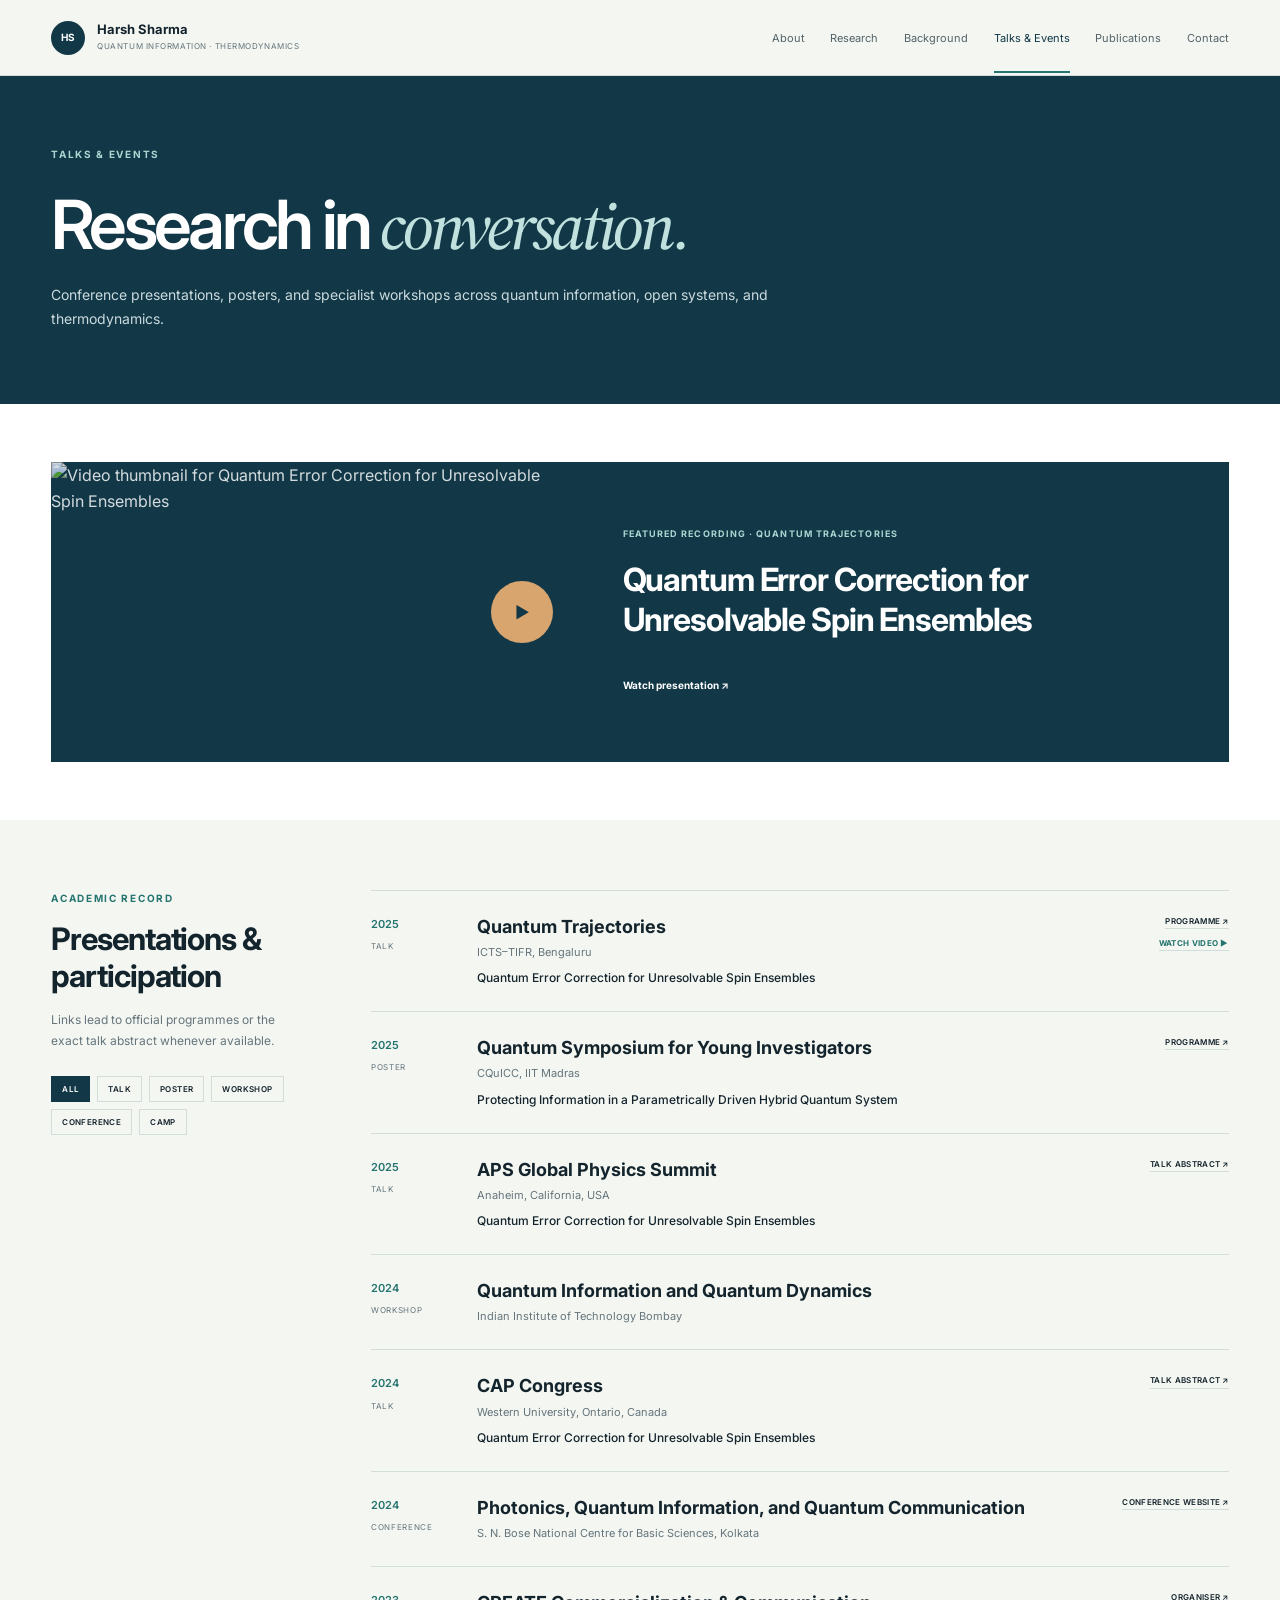
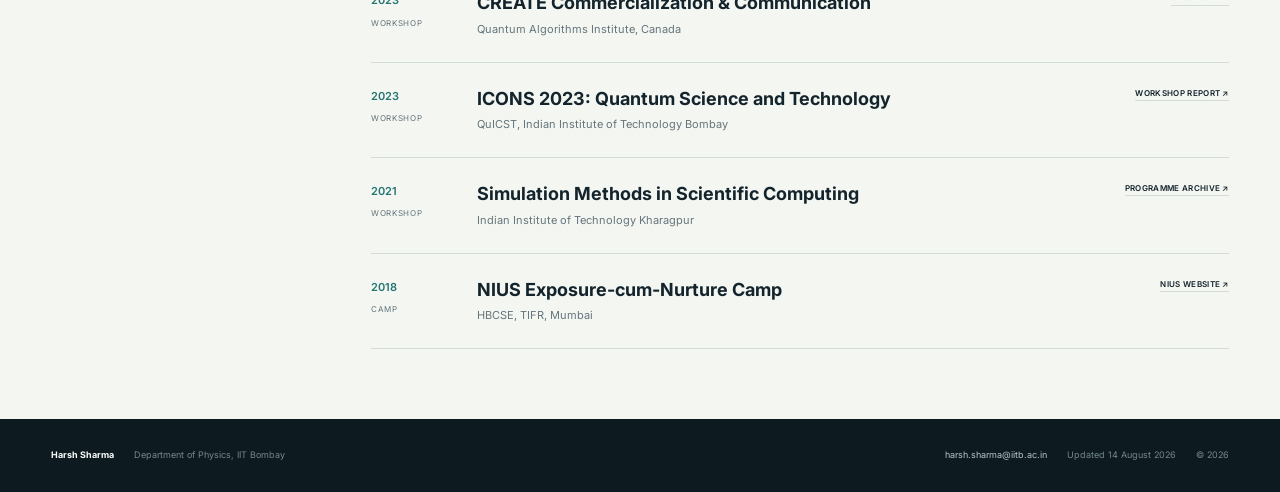
==== commit 0b260e21: "Rebuild academic portfolio with live content sync" ====
--- a/activities.html
+++ b/activities.html
@@ -1 +1,7 @@
-<!doctype html><html lang="en"><head><meta charset="utf-8"><meta name="viewport" content="width=device-width,initial-scale=1"><meta name="description" content="Talks, conference presentations, posters, and workshops by Harsh Sharma."><title>Talks & Events — Harsh Sharma</title><link rel="stylesheet" href="assets/site.css?v=20260814b"></head><body data-page="activities"><header id="site-header"></header><main><section class="page-hero"><p class="eyebrow">Talks & Events</p><h1>Research in<br><em>conversation.</em></h1><p>Conference presentations, posters, and specialist workshops across quantum information and quantum thermodynamics.</p></section><section class="listing-section"><div class="listing-intro"><p class="eyebrow">Selected record</p><h2>Presentations<br>& participation</h2><p>External links lead to official event pages. Video links are included where a recording is publicly available.</p></div><div class="activity-list" id="events"></div></section></main><footer id="site-footer"></footer><script src="assets/content.js?v=20260814b"></script><script src="assets/publications.js?v=20260814b"></script><script src="assets/site.js?v=20260814b"></script></body></html>
+<!doctype html>
+<html lang="en"><head><meta charset="utf-8"><meta name="viewport" content="width=device-width,initial-scale=1"><meta name="description" content="Talks, conference presentations, posters, and workshops by quantum information researcher Harsh Sharma."><link rel="canonical" href="https://harshsharma-q.github.io/portfolio/activities.html"><meta property="og:title" content="Talks & Events — Harsh Sharma"><meta property="og:description" content="Conference presentations, posters, recordings, and specialist workshops."><meta property="og:image" content="https://harshsharma-q.github.io/portfolio/assets/og.png"><title>Talks & Events — Harsh Sharma</title><link rel="icon" href="assets/harsh-sharma.jpg" type="image/jpeg"><link rel="stylesheet" href="assets/site.css?v=20260814c"></head>
+<body data-page="activities"><header id="site-header"></header><main>
+  <section class="page-hero"><p class="eyebrow">Talks & Events</p><h1>Research in <em>conversation.</em></h1><p>Conference presentations, posters, and specialist workshops across quantum information, open systems, and thermodynamics.</p></section>
+  <section class="video-feature" id="featured-video"></section>
+  <section class="listing-section activity-section"><div class="listing-intro"><p class="eyebrow">Academic record</p><h2>Presentations & participation</h2><p>Links lead to official programmes or the exact talk abstract whenever available.</p><div class="event-filters" id="event-filters" aria-label="Filter events"></div></div><div class="activity-list" id="events"></div></section>
+</main><footer id="site-footer"></footer><script src="assets/content.js?v=20260814c"></script><script src="assets/sheet-config.js?v=20260814c"></script><script src="assets/publications.js?v=20260814c"></script><script src="assets/site.js?v=20260814c"></script></body></html>
--- a/assets/site.css
+++ b/assets/site.css
@@ -1,23 +1,287 @@
 @import url('https://fonts.googleapis.com/css2?family=Inter:wght@400;500;600;700&family=Source+Serif+4:ital,wght@1,500&display=swap');
-:root{--ink:#17252c;--navy:#153d52;--teal:#27746f;--paper:#f6f7f4;--white:#fff;--soft:#eaf0ed;--muted:#66757b;--line:#d5ddda;--max:1180px;--gutter:clamp(22px,4vw,56px);--sans:"Inter",Arial,sans-serif;--serif:"Source Serif 4",Georgia,serif}
-*{box-sizing:border-box}html{scroll-behavior:smooth}body{margin:0;background:var(--paper);color:var(--ink);font-family:var(--sans);font-size:15px;line-height:1.6;-webkit-font-smoothing:antialiased}a{color:inherit;text-decoration:none}em{font-family:var(--serif);font-weight:500;color:var(--teal)}
-#site-header{height:72px;padding:0 max(var(--gutter),calc((100vw - var(--max))/2));display:flex;align-items:center;justify-content:space-between;border-bottom:1px solid var(--line);background:rgba(246,247,244,.96);backdrop-filter:blur(12px);position:sticky;top:0;z-index:10}.brand{display:flex;align-items:center;gap:12px}.brand strong{font-size:15px}.brand small{padding-left:12px;border-left:1px solid var(--line);font-size:9px;text-transform:uppercase;letter-spacing:.1em;color:var(--muted)}#site-header nav{display:flex;gap:30px}#site-header nav a{font-size:12px;padding:24px 0 22px;color:#536269;border-bottom:2px solid transparent}#site-header nav a:hover,#site-header nav a[aria-current=page]{color:var(--navy);border-color:var(--teal)}.menu-button{display:none;background:none;border:1px solid var(--line);padding:7px 10px;font:600 10px var(--sans);text-transform:uppercase}
-.eyebrow{margin:0;font-size:10px;text-transform:uppercase;letter-spacing:.16em;color:var(--teal);font-weight:700}.home-hero{max-width:var(--max);min-height:500px;margin:auto;padding:86px 0 72px;display:grid;grid-template-columns:minmax(0,1.05fr) minmax(360px,.75fr);gap:90px;align-items:center}.home-hero:after{display:none}.home-hero h1{font:600 clamp(54px,5.5vw,78px)/1.02 var(--sans);letter-spacing:-.055em;margin:22px 0 0}.home-hero h1 br{display:none}.home-hero h1 span{color:var(--teal)}.intro>p:first-child{font-size:19px;line-height:1.55;margin:0;letter-spacing:-.015em}.intro .role{font-size:12px;color:var(--muted);margin:22px 0}.arrow-link{display:inline-flex;align-items:center;gap:24px;border-bottom:1px solid;padding-bottom:6px;font-size:11px;font-weight:600}.arrow-link span{color:var(--teal)}
-.research-summary,.updates,.page-cta,.split-section,.listing-section{padding-left:max(var(--gutter),calc((100vw - var(--max))/2));padding-right:max(var(--gutter),calc((100vw - var(--max))/2))}.research-summary{padding-top:72px;padding-bottom:72px;background:var(--navy);color:white}.section-heading{display:grid;grid-template-columns:210px 1fr;gap:50px}.section-heading h2{font:500 clamp(34px,3.5vw,50px)/1.18 var(--sans);letter-spacing:-.04em;margin:0;max-width:820px}.research-summary .eyebrow{color:#9fd0cb}.research-grid{display:grid;grid-template-columns:210px 1fr;gap:50px;margin-top:38px}.research-grid>p{grid-column:2;font-size:14px;line-height:1.75;color:#cad9dd;max-width:680px;margin:0}.research-grid #interests{grid-column:2;display:flex;flex-wrap:wrap;gap:8px;margin-top:4px}.research-grid span{font-size:10px;border:1px solid rgba(255,255,255,.3);border-radius:3px;padding:7px 11px}.updates{padding-top:72px;padding-bottom:72px;background:var(--white)}.update-list{margin:40px 0 0 260px;border-top:1px solid var(--line)}.update-list article{display:grid;grid-template-columns:120px 1fr 24px;gap:25px;padding:22px 0;border-bottom:1px solid var(--line)}.update-list time{font-size:10px;color:var(--teal)}.update-list h3{font-size:18px;line-height:1.35;margin:0 0 6px}.update-list p{font-size:12px;line-height:1.65;color:var(--muted);margin:0}.update-list>a{color:var(--teal)}.page-cta{padding-top:42px;padding-bottom:42px;display:flex;justify-content:space-between;gap:40px;align-items:center}.page-cta>p{font-size:18px;font-weight:500;margin:0}.page-cta>div{display:flex;gap:24px;font-size:10px;text-transform:uppercase;letter-spacing:.06em;color:var(--navy)}
-.page-hero{padding:62px max(var(--gutter),calc((100vw - var(--max))/2)) 66px;background:var(--navy);color:white}.page-hero .eyebrow{color:#9fd0cb}.page-hero h1{font:600 clamp(48px,5vw,68px)/1.05 var(--sans);letter-spacing:-.05em;margin:28px 0 20px}.page-hero h1 br{display:none}.page-hero h1 em{color:#b8ded9}.page-hero>p:last-child{max-width:650px;color:#cad9dd;font-size:14px;line-height:1.7;margin:0}.split-section,.listing-section{padding-top:64px;padding-bottom:64px;display:grid;grid-template-columns:250px 1fr;gap:60px}.split-section h2,.listing-intro h2{font:600 32px/1.15 var(--sans);letter-spacing:-.035em;margin:15px 0}.tinted{background:var(--soft)}.timeline{border-top:1px solid var(--line)}.timeline article{display:grid;grid-template-columns:100px 1fr;gap:22px;padding:22px 0;border-bottom:1px solid var(--line)}.timeline time{font-size:10px;color:var(--teal);text-transform:uppercase}.timeline h3{font-size:17px;line-height:1.35;margin:0}.timeline p,.timeline small{display:block;font-size:12px;color:var(--muted);line-height:1.5;margin:5px 0 0}.listing-intro{align-self:start;position:sticky;top:105px}.listing-intro>p:not(.eyebrow){font-size:12px;line-height:1.7;color:var(--muted);max-width:250px}.listing-intro .arrow-link{margin-top:18px}
-.activity-list,.publication-list{border-top:1px solid var(--line)}.activity{display:grid;grid-template-columns:76px 1fr 105px;gap:22px;padding:22px 0;border-bottom:1px solid var(--line)}.activity-meta{display:flex;flex-direction:column;gap:6px}.activity-meta time{font-size:11px;color:var(--teal);font-weight:600}.activity-meta span{font-size:9px;text-transform:uppercase;color:var(--muted)}.activity h3{font-size:18px;line-height:1.35;margin:0 0 4px}.activity p{font-size:11px;color:var(--muted);margin:0}.activity strong{display:block;font-size:12px;font-weight:500;line-height:1.5;margin-top:8px}.activity-links{display:flex;flex-direction:column;align-items:flex-end;gap:8px;font-size:9px;text-transform:uppercase}.activity-links a{border-bottom:1px solid var(--line)}.activity-links .video{color:var(--teal);font-weight:700}.publication{display:grid;grid-template-columns:38px 1fr;gap:18px;padding:24px 0;border-bottom:1px solid var(--line)}.publication>span{font-size:10px;color:#929a9c}.publication p{font-size:9px;text-transform:uppercase;letter-spacing:.07em;color:var(--teal);margin:0}.publication-status b{color:var(--navy);font-weight:700}.publication h3{font-size:20px;line-height:1.35;letter-spacing:-.015em;margin:8px 0}.publication small{font-size:11px;color:var(--muted)}.publication>div>div{display:flex;gap:18px;margin-top:14px;flex-wrap:wrap}.publication a{font-size:9px;text-transform:uppercase;color:var(--navy);font-weight:700}
-.contact-page{min-height:calc(100vh - 72px);padding:62px max(var(--gutter),calc((100vw - var(--max))/2)) 68px;background:var(--navy);color:white}.contact-page .eyebrow{color:#9fd0cb}.contact-page h1{font:600 clamp(48px,5vw,68px)/1.05 var(--sans);letter-spacing:-.05em;margin:28px 0 20px}.contact-page h1 br{display:none}.contact-page h1 em{color:#b8ded9}.contact-page>p:not(.eyebrow){max-width:650px;color:#cad9dd;line-height:1.7}.email-large{display:block;font-size:clamp(22px,2.5vw,34px);font-weight:500;border-bottom:1px solid rgba(255,255,255,.4);padding:30px 0 12px}.contact-grid{display:grid;grid-template-columns:repeat(3,1fr);gap:35px;margin-top:52px}.contact-grid>div{border-top:1px solid rgba(255,255,255,.25);padding-top:12px}.contact-grid span{font-size:9px;text-transform:uppercase;color:#9fd0cb}.contact-grid p{font-size:11px;line-height:1.7}.contact-grid p a{display:block}
-#site-footer{padding:28px max(var(--gutter),calc((100vw - var(--max))/2));background:#101b20;color:#bdc7ca;display:flex;justify-content:space-between;font-size:10px}#site-footer>div{display:flex;gap:20px}#site-footer strong{color:white}#site-footer span{color:#77868b}
-@media(max-width:1240px){.home-hero{padding-left:var(--gutter);padding-right:var(--gutter)}}
-@media(max-width:800px){#site-header{height:68px}.brand small{display:none}.menu-button{display:block}#site-header nav{display:none;position:absolute;left:0;right:0;top:68px;background:var(--paper);padding:14px var(--gutter);border-bottom:1px solid var(--line);flex-direction:column;gap:0}#site-header nav.open{display:flex}#site-header nav a{padding:9px 0}.home-hero{grid-template-columns:1fr;min-height:0;padding-top:52px;padding-bottom:52px;gap:34px}.home-hero h1{font-size:56px}.intro>p:first-child{font-size:17px}.section-heading,.research-grid,.split-section,.listing-section{grid-template-columns:1fr;gap:24px}.research-grid>p,.research-grid #interests{grid-column:1}.update-list{margin-left:0}.listing-intro{position:static}.page-cta{align-items:flex-start;flex-direction:column}.contact-grid{grid-template-columns:1fr}.page-hero h1 br,.contact-page h1 br{display:block}}
-@media(max-width:520px){.home-hero h1{font-size:48px}.research-summary,.updates,.split-section,.listing-section{padding-top:48px;padding-bottom:48px}.section-heading h2{font-size:32px}.update-list article{grid-template-columns:1fr 20px}.update-list time{grid-column:1/-1}.page-cta>div{flex-direction:column;gap:12px}.page-hero{padding-top:46px;padding-bottom:48px}.page-hero h1,.contact-page h1{font-size:46px}.timeline article{grid-template-columns:72px 1fr}.activity{grid-template-columns:56px 1fr}.activity-links{grid-column:2;align-items:flex-start;flex-direction:row}.contact-page{padding-top:46px}.contact-grid{margin-top:38px}#site-footer,#site-footer>div{flex-direction:column;gap:7px}#site-footer{gap:20px}}
-@media(prefers-reduced-motion:reduce){html{scroll-behavior:auto}}
-
-/* Refined About page */
-.about-hero{max-width:var(--max);margin:auto;padding:82px 0 76px;display:grid;grid-template-columns:minmax(0,1.35fr) minmax(340px,.65fr);gap:90px;align-items:center}.about-identity h1{font:600 clamp(48px,5.2vw,72px)/1.06 var(--sans);letter-spacing:-.055em;margin:24px 0 0}.about-identity h1 em{display:inline-block;margin-top:5px}.about-intro{background:var(--white);border:1px solid var(--line);border-top:4px solid var(--teal);padding:34px}.status-dot{display:flex;align-items:center;gap:9px;font-size:9px;text-transform:uppercase;letter-spacing:.12em;color:var(--teal);font-weight:700}.status-dot:before{content:"";width:7px;height:7px;background:var(--teal);border-radius:50%}.about-intro>p:first-of-type{font-size:17px;line-height:1.65;letter-spacing:-.012em;margin:25px 0 0}.about-intro .role{font-size:11px;line-height:1.6;color:var(--muted);padding-top:20px;margin:22px 0 0;border-top:1px solid var(--line)}.hero-actions{display:flex;align-items:center;gap:22px;margin-top:25px;font-size:10px;font-weight:600}.primary-link{display:inline-flex;justify-content:space-between;gap:24px;background:var(--navy);color:white;padding:11px 14px}.primary-link span{color:#a5d4ce}.about-statement{padding:70px max(var(--gutter),calc((100vw - var(--max))/2));background:var(--soft);display:grid;grid-template-columns:210px 1fr;gap:50px}.about-statement blockquote{font:500 clamp(28px,3.2vw,44px)/1.22 var(--sans);letter-spacing:-.04em;margin:0;max-width:850px}.about-statement>div>p{max-width:650px;color:var(--muted);font-size:13px;line-height:1.75;margin:25px 0 0}.focus-section{padding:72px max(var(--gutter),calc((100vw - var(--max))/2));background:var(--white)}.focus-heading{display:flex;justify-content:space-between;align-items:end;margin-bottom:36px}.focus-heading h2{font-size:31px;letter-spacing:-.035em;margin:0}.focus-grid{display:grid;grid-template-columns:repeat(4,1fr);border-top:1px solid var(--line);border-left:1px solid var(--line)}.focus-grid article{min-height:150px;padding:23px;border-right:1px solid var(--line);border-bottom:1px solid var(--line);display:flex;flex-direction:column;justify-content:space-between}.focus-grid span{font-size:9px;color:var(--teal)}.focus-grid h3{font-size:16px;line-height:1.4;font-weight:500;margin:30px 0 0}.updates .section-heading>div>p{font-size:12px;color:var(--muted);margin:8px 0 0}
-
-/* Refined Contact page */
-.contact-hero{max-width:var(--max);margin:auto;padding:82px 0 76px;display:grid;grid-template-columns:1fr .78fr;gap:90px;align-items:center}.contact-hero h1{font:600 clamp(48px,5vw,68px)/1.06 var(--sans);letter-spacing:-.055em;margin:24px 0 0}.contact-hero aside{background:var(--navy);color:white;padding:38px}.contact-hero aside>p{font-size:16px;line-height:1.7;color:#d1dfe2;margin:0}.contact-email{display:block;font-size:clamp(18px,2vw,25px);font-weight:500;letter-spacing:-.02em;margin:34px 0 14px;padding-bottom:12px;border-bottom:1px solid rgba(255,255,255,.35)}.contact-hero aside small{font-size:9px;line-height:1.6;text-transform:uppercase;letter-spacing:.08em;color:#9fb4ba}.contact-directory{padding:70px max(var(--gutter),calc((100vw - var(--max))/2));background:var(--white)}.directory-intro{display:flex;align-items:end;justify-content:space-between;margin-bottom:34px}.directory-intro h2{font-size:31px;letter-spacing:-.035em;margin:0}.directory-grid{display:grid;grid-template-columns:repeat(3,1fr);border-top:1px solid var(--line);border-left:1px solid var(--line)}.directory-grid article{min-height:190px;padding:25px;border-right:1px solid var(--line);border-bottom:1px solid var(--line)}.directory-grid article>span{font-size:9px;color:var(--teal)}.directory-grid h3{font-size:12px;text-transform:uppercase;letter-spacing:.07em;margin:35px 0 14px}.directory-grid p{font-size:13px;line-height:1.65;color:var(--muted);margin:0;max-width:280px}.profile-links{display:flex;flex-direction:column;gap:4px}.profile-links a{color:var(--navy);font-weight:600}.contact-note{padding:34px max(var(--gutter),calc((100vw - var(--max))/2));background:var(--navy);color:white;display:flex;justify-content:space-between;align-items:center}.contact-note p{font-size:12px;color:#c7d7db}.contact-note a{font-size:10px;font-weight:600;text-transform:uppercase}.contact-note a span{color:#9fd0cb;margin-left:20px}
-@media(max-width:1240px){.about-hero,.contact-hero{padding-left:var(--gutter);padding-right:var(--gutter)}}
-@media(max-width:850px){.about-hero,.contact-hero{grid-template-columns:1fr;gap:38px;padding-top:55px;padding-bottom:55px}.about-statement{grid-template-columns:1fr;gap:24px}.focus-grid{grid-template-columns:1fr 1fr}.directory-grid{grid-template-columns:1fr}.directory-grid article{min-height:0}.directory-intro{display:block}.directory-intro h2{margin-top:14px}.contact-note{gap:25px}}
-@media(max-width:520px){.about-identity h1,.contact-hero h1{font-size:44px}.about-intro,.contact-hero aside{padding:27px}.about-statement,.focus-section,.contact-directory{padding-top:48px;padding-bottom:48px}.about-statement blockquote{font-size:29px}.focus-heading{display:block}.focus-heading h2{margin-top:14px}.focus-grid{grid-template-columns:1fr}.focus-grid article{min-height:115px}.contact-note{align-items:flex-start;flex-direction:column}.contact-note p{margin:0}}
+
+:root {
+  --ink: #14242c;
+  --navy: #123848;
+  --teal: #24746f;
+  --teal-light: #a9d6d1;
+  --paper: #f4f6f2;
+  --white: #ffffff;
+  --soft: #e8efeb;
+  --muted: #65757b;
+  --line: #d2dcda;
+  --warm: #d9a56f;
+  --max: 1200px;
+  --gutter: clamp(22px, 4vw, 58px);
+  --sans: "Inter", Arial, sans-serif;
+  --serif: "Source Serif 4", Georgia, serif;
+}
+
+* { box-sizing: border-box; }
+html { scroll-behavior: smooth; }
+body { margin: 0; background: var(--paper); color: var(--ink); font-family: var(--sans); font-size: 16px; line-height: 1.65; -webkit-font-smoothing: antialiased; }
+a { color: inherit; text-decoration: none; }
+button { color: inherit; }
+em { color: var(--teal); font-family: var(--serif); font-weight: 500; }
+[hidden] { display: none !important; }
+.eyebrow { margin: 0; color: var(--teal); font-size: 10px; font-weight: 700; letter-spacing: .17em; text-transform: uppercase; }
+
+#site-header { position: sticky; z-index: 20; top: 0; height: 76px; padding: 0 max(var(--gutter), calc((100vw - var(--max)) / 2)); display: flex; align-items: center; justify-content: space-between; border-bottom: 1px solid var(--line); background: rgba(244, 246, 242, .96); backdrop-filter: blur(14px); }
+.brand { display: flex; align-items: center; gap: 12px; }
+.brand-mark { width: 34px; height: 34px; display: grid; place-items: center; border-radius: 50%; background: var(--navy); color: white; font-size: 10px; font-weight: 700; letter-spacing: .05em; }
+.brand > span:last-child { display: flex; flex-direction: column; }
+.brand strong { font-size: 13px; line-height: 1.2; }
+.brand small { margin-top: 3px; color: var(--muted); font-size: 8px; letter-spacing: .07em; text-transform: uppercase; }
+#site-header nav { display: flex; gap: clamp(16px, 2vw, 27px); }
+#site-header nav a { padding: 27px 0 24px; border-bottom: 2px solid transparent; color: #526268; font-size: 11px; }
+#site-header nav a:hover, #site-header nav a[aria-current="page"] { border-color: var(--teal); color: var(--navy); }
+.menu-button { display: none; padding: 8px 11px; border: 1px solid var(--line); background: transparent; font: 700 9px var(--sans); letter-spacing: .1em; text-transform: uppercase; }
+
+.profile-hero { max-width: var(--max); min-height: 610px; margin: auto; padding: 76px 0; display: grid; grid-template-columns: 290px minmax(0, 1fr); gap: clamp(65px, 8vw, 118px); align-items: center; }
+.portrait-card { margin: 0; }
+.portrait-card > div { position: relative; padding: 22px; background: var(--navy); }
+.portrait-card > div::after { position: absolute; right: -12px; bottom: -12px; width: 64%; height: 64%; border-right: 1px solid var(--warm); border-bottom: 1px solid var(--warm); content: ""; }
+.portrait-card img { position: relative; z-index: 1; display: block; width: 100%; height: auto; aspect-ratio: 1; object-fit: cover; filter: saturate(.84) contrast(1.02); }
+.portrait-card figcaption { padding: 23px 0 0 22px; display: flex; gap: 20px; align-items: start; }
+.portrait-card figcaption span { color: var(--teal); font-size: 9px; font-weight: 700; letter-spacing: .12em; text-transform: uppercase; }
+.portrait-card figcaption strong { padding-left: 19px; border-left: 1px solid var(--line); font-size: 11px; font-weight: 500; line-height: 1.55; }
+.profile-copy h1 { max-width: 820px; margin: 20px 0 26px; font: 600 clamp(48px, 5vw, 72px)/1.05 var(--sans); letter-spacing: -.055em; }
+.profile-lead { max-width: 700px; margin: 0; color: #43565e; font-size: 17px; line-height: 1.72; letter-spacing: -.01em; }
+.hero-actions { margin-top: 28px; display: flex; align-items: center; gap: 24px; font-size: 10px; font-weight: 600; }
+.primary-link { display: inline-flex; justify-content: space-between; gap: 30px; padding: 12px 15px; background: var(--navy); color: white; }
+.primary-link span, .section-link span, .collaboration-band a span, .page-cta a { color: var(--teal); }
+.profile-stats { margin-top: 44px; display: grid; grid-template-columns: repeat(3, minmax(0, 1fr)); border-top: 1px solid var(--line); }
+.profile-stats article { padding: 17px 18px 0 0; display: flex; align-items: baseline; gap: 10px; }
+.profile-stats strong { color: var(--navy); font-size: 25px; line-height: 1; }
+.profile-stats span { color: var(--muted); font-size: 9px; letter-spacing: .07em; text-transform: uppercase; }
+
+.about-statement { padding: 74px max(var(--gutter), calc((100vw - var(--max)) / 2)); display: grid; grid-template-columns: 210px 1fr; gap: 60px; background: var(--navy); color: white; }
+.about-statement .eyebrow { color: var(--teal-light); }
+.about-statement blockquote { max-width: 900px; margin: 0; font: 500 clamp(29px, 3.25vw, 45px)/1.24 var(--sans); letter-spacing: -.04em; }
+.about-statement > div > p { max-width: 700px; margin: 26px 0 0; color: #c9d9dd; font-size: 13px; line-height: 1.8; }
+.focus-section, .selected-section, .updates { padding: 76px max(var(--gutter), calc((100vw - var(--max)) / 2)); }
+.focus-section { background: var(--white); }
+.focus-heading { margin-bottom: 36px; display: flex; align-items: end; justify-content: space-between; }
+.focus-heading h2, .directory-intro h2, .theme-intro h2 { margin: 0; font-size: 32px; letter-spacing: -.035em; }
+.focus-grid { display: grid; grid-template-columns: repeat(4, 1fr); border-top: 1px solid var(--line); border-left: 1px solid var(--line); }
+.focus-grid article { min-height: 155px; padding: 23px; display: flex; flex-direction: column; justify-content: space-between; border-right: 1px solid var(--line); border-bottom: 1px solid var(--line); }
+.focus-grid span { color: var(--teal); font-size: 9px; }
+.focus-grid h3 { margin: 30px 0 0; font-size: 16px; font-weight: 500; line-height: 1.45; }
+.section-link { margin-top: 25px; display: inline-flex; gap: 28px; border-bottom: 1px solid var(--line); font-size: 10px; font-weight: 700; }
+.section-heading { display: grid; grid-template-columns: 210px 1fr; gap: 60px; }
+.section-heading h2 { max-width: 850px; margin: 0; font: 600 clamp(32px, 3.5vw, 48px)/1.2 var(--sans); letter-spacing: -.045em; }
+.section-heading > div > p { max-width: 660px; margin: 11px 0 0; color: var(--muted); font-size: 12px; }
+.selected-section { background: var(--soft); }
+.project-grid { margin-top: 42px; display: grid; grid-template-columns: repeat(3, 1fr); border-top: 1px solid var(--line); border-left: 1px solid var(--line); }
+.project-card { min-height: 330px; padding: 26px; display: flex; flex-direction: column; border-right: 1px solid var(--line); border-bottom: 1px solid var(--line); background: rgba(255, 255, 255, .35); }
+.project-card > p { margin: 0; color: var(--teal); font-size: 9px; font-weight: 700; letter-spacing: .1em; text-transform: uppercase; }
+.project-card h3 { margin: 26px 0 40px; font-size: 20px; line-height: 1.35; letter-spacing: -.02em; }
+.project-card > div { margin-top: auto; }
+.project-card > div > p { margin: 0; color: var(--muted); font-size: 12px; line-height: 1.72; }
+.project-card a { margin-top: 20px; display: inline-flex; gap: 20px; color: var(--navy); font-size: 9px; font-weight: 700; letter-spacing: .07em; text-transform: uppercase; }
+.project-card a span { color: var(--teal); }
+.updates { background: var(--white); }
+.update-list { margin: 42px 0 0 270px; border-top: 1px solid var(--line); }
+.update-list article { padding: 23px 0; display: grid; grid-template-columns: 125px 1fr 25px; gap: 26px; border-bottom: 1px solid var(--line); }
+.update-list time { color: var(--teal); font-size: 10px; }
+.update-list h3 { margin: 0 0 6px; font-size: 18px; line-height: 1.35; }
+.update-list p { margin: 0; color: var(--muted); font-size: 12px; line-height: 1.65; }
+.update-list > article > a { color: var(--teal); }
+.page-cta { padding: 44px max(var(--gutter), calc((100vw - var(--max)) / 2)); display: flex; align-items: center; justify-content: space-between; gap: 38px; }
+.page-cta > p { margin: 0; font-size: 18px; font-weight: 500; }
+.page-cta > div { display: flex; flex-wrap: wrap; gap: 24px; font-size: 9px; font-weight: 700; letter-spacing: .07em; text-transform: uppercase; }
+
+.page-hero { padding: 70px max(var(--gutter), calc((100vw - var(--max)) / 2)) 72px; background: var(--navy); color: white; }
+.page-hero .eyebrow { color: var(--teal-light); }
+.page-hero h1 { max-width: 980px; margin: 26px 0 22px; font: 600 clamp(48px, 5.3vw, 72px)/1.05 var(--sans); letter-spacing: -.055em; }
+.page-hero h1 em { color: #c0e1dd; }
+.page-hero > p:last-child { max-width: 720px; margin: 0; color: #cbdadd; font-size: 14px; line-height: 1.75; }
+.split-section, .listing-section { padding: 70px max(var(--gutter), calc((100vw - var(--max)) / 2)); display: grid; grid-template-columns: 250px 1fr; gap: 70px; }
+.split-section h2, .listing-intro h2 { margin: 14px 0; font-size: 31px; line-height: 1.2; letter-spacing: -.035em; }
+.section-note, .listing-intro > p:not(.eyebrow) { max-width: 255px; margin: 0; color: var(--muted); font-size: 12px; line-height: 1.75; }
+.tinted { background: var(--soft); }
+.timeline { border-top: 1px solid var(--line); }
+.timeline article { padding: 24px 0; display: grid; grid-template-columns: 120px 1fr; gap: 25px; border-bottom: 1px solid var(--line); }
+.timeline time { color: var(--teal); font-size: 10px; font-weight: 600; text-transform: uppercase; }
+.timeline h3 { margin: 0; font-size: 18px; line-height: 1.35; }
+.timeline p, .timeline small { display: block; margin: 5px 0 0; color: var(--muted); font-size: 12px; line-height: 1.6; }
+.compact-timeline article { padding: 19px 0; }
+.profile-affiliation { padding: 40px max(var(--gutter), calc((100vw - var(--max)) / 2)); background: var(--navy); color: #cfdddf; }
+.profile-affiliation p { max-width: var(--max); margin: 0 auto; font-size: 12px; }
+.profile-affiliation a { color: white; font-weight: 600; }
+
+.research-hero h1 { max-width: 1020px; }
+.research-statement { padding: 76px max(var(--gutter), calc((100vw - var(--max)) / 2)); display: grid; grid-template-columns: 180px 1fr 250px; gap: 55px; background: var(--white); }
+.research-statement h2 { margin: -5px 0 22px; font-size: 34px; line-height: 1.2; letter-spacing: -.04em; }
+.research-statement > div > p { max-width: 680px; margin: 0 0 17px; color: #44575e; font-size: 14px; line-height: 1.8; }
+.research-statement aside { padding: 23px; border-top: 3px solid var(--teal); background: var(--soft); }
+.research-statement aside span { color: var(--teal); font-size: 9px; font-weight: 700; letter-spacing: .1em; text-transform: uppercase; }
+.research-statement aside p { margin: 14px 0 0; padding-top: 14px; border-top: 1px solid var(--line); font-size: 11px; }
+.theme-section { padding: 76px max(var(--gutter), calc((100vw - var(--max)) / 2)); }
+.theme-intro { margin-bottom: 40px; display: flex; align-items: end; justify-content: space-between; gap: 40px; }
+.theme-list { border-top: 1px solid var(--line); }
+.theme-card { padding: 38px 0; display: grid; grid-template-columns: 75px 1fr; gap: 35px; border-bottom: 1px solid var(--line); }
+.theme-card > span { color: var(--teal); font-size: 11px; }
+.theme-card > div { display: grid; grid-template-columns: minmax(280px, .8fr) minmax(350px, 1fr); column-gap: 65px; }
+.theme-card > div > p:first-child { grid-column: 1; margin: 0 0 10px; color: var(--teal); font-size: 9px; font-weight: 700; letter-spacing: .1em; text-transform: uppercase; }
+.theme-card h2 { grid-column: 1; grid-row: 2 / 5; margin: 0; font-size: 25px; line-height: 1.25; letter-spacing: -.03em; }
+.theme-card > div > p:nth-of-type(2) { grid-column: 2; grid-row: 1 / 3; margin: 0; color: #495d64; font-size: 13px; line-height: 1.8; }
+.theme-card small { grid-column: 2; margin-top: 18px; color: var(--muted); font-size: 9px; letter-spacing: .04em; }
+.theme-card a { grid-column: 2; margin-top: 17px; color: var(--navy); font-size: 9px; font-weight: 700; text-transform: uppercase; }
+.research-outputs .project-grid { grid-template-columns: repeat(2, 1fr); }
+.collaboration-band { padding: 58px max(var(--gutter), calc((100vw - var(--max)) / 2)); display: grid; grid-template-columns: 1fr 1fr auto; gap: 55px; align-items: center; background: var(--navy); color: white; }
+.collaboration-band .eyebrow { color: var(--teal-light); }
+.collaboration-band h2 { margin: 10px 0 0; font-size: 28px; letter-spacing: -.03em; }
+.collaboration-band > p { margin: 0; color: #cadadd; font-size: 12px; line-height: 1.75; }
+.collaboration-band a { display: flex; gap: 22px; white-space: nowrap; font-size: 10px; font-weight: 700; }
+
+.video-feature { padding: 58px max(var(--gutter), calc((100vw - var(--max)) / 2)); background: var(--white); }
+.video-card { max-width: var(--max); margin: auto; display: grid; grid-template-columns: minmax(300px, .8fr) 1fr; background: var(--navy); color: white; overflow: hidden; position: relative; }
+.video-card > img { width: 100%; height: 100%; min-height: 300px; display: block; object-fit: cover; opacity: .82; }
+.video-card > div { padding: 48px; align-self: center; }
+.video-card p { margin: 0 0 18px; color: var(--teal-light); font-size: 9px; font-weight: 700; letter-spacing: .12em; text-transform: uppercase; }
+.video-card h2 { max-width: 580px; margin: 0 0 30px; font-size: 32px; line-height: 1.25; letter-spacing: -.035em; }
+.video-card > div > span { font-size: 10px; font-weight: 700; }
+.play-button { position: absolute; left: calc(40% - 31px); top: calc(50% - 31px); width: 62px; height: 62px; display: grid; place-items: center; border-radius: 50%; background: var(--warm); color: var(--navy); }
+.listing-intro { position: sticky; top: 105px; align-self: start; }
+.listing-intro small { display: block; margin-top: 22px; color: var(--muted); font-size: 9px; line-height: 1.6; }
+.event-filters { margin-top: 25px; display: flex; flex-wrap: wrap; gap: 7px; }
+.event-filters button { padding: 7px 10px; border: 1px solid var(--line); background: transparent; font: 600 8px var(--sans); letter-spacing: .05em; text-transform: uppercase; cursor: pointer; }
+.event-filters button[aria-pressed="true"] { border-color: var(--navy); background: var(--navy); color: white; }
+.activity-list, .publication-list { border-top: 1px solid var(--line); }
+.activity { padding: 24px 0; display: grid; grid-template-columns: 82px 1fr 120px; gap: 24px; border-bottom: 1px solid var(--line); }
+.activity-meta { display: flex; flex-direction: column; gap: 7px; }
+.activity-meta time { color: var(--teal); font-size: 11px; font-weight: 600; }
+.activity-meta span { color: var(--muted); font-size: 8px; letter-spacing: .08em; text-transform: uppercase; }
+.activity h3 { margin: 0 0 4px; font-size: 18px; line-height: 1.35; }
+.activity p { margin: 0; color: var(--muted); font-size: 11px; }
+.activity strong { margin-top: 8px; display: block; font-size: 12px; font-weight: 500; line-height: 1.5; }
+.activity-links { display: flex; flex-direction: column; align-items: flex-end; gap: 8px; font-size: 8px; font-weight: 600; letter-spacing: .04em; text-transform: uppercase; }
+.activity-links a { border-bottom: 1px solid var(--line); }
+.activity-links .video { color: var(--teal); font-weight: 700; }
+
+.publication-source { padding: 28px max(var(--gutter), calc((100vw - var(--max)) / 2)); display: flex; justify-content: space-between; gap: 50px; align-items: center; background: var(--soft); }
+.publication-source > div:first-child { display: flex; gap: 35px; align-items: baseline; }
+.publication-source > div:first-child > p:last-child { max-width: 650px; margin: 0; color: var(--muted); font-size: 11px; }
+.publication-source > div:last-child { display: flex; gap: 18px; white-space: nowrap; color: var(--navy); font-size: 9px; font-weight: 700; text-transform: uppercase; }
+.publication { padding: 27px 0; display: grid; grid-template-columns: 40px 1fr; gap: 20px; border-bottom: 1px solid var(--line); }
+.publication > span { color: #919c9f; font-size: 9px; }
+.publication-status { margin: 0; color: var(--teal); font-size: 8px; letter-spacing: .08em; text-transform: uppercase; }
+.publication-status b { color: var(--navy); }
+.publication h3 { margin: 8px 0; font-size: 20px; line-height: 1.36; letter-spacing: -.015em; }
+.publication small { color: var(--muted); font-size: 11px; }
+.author-self { color: var(--ink); font-weight: 700; }
+.publication > div > div { margin-top: 15px; display: flex; flex-wrap: wrap; gap: 17px; align-items: center; }
+.publication a, .bibtex-button { padding: 0; border: 0; background: transparent; color: var(--navy); font: 700 8px var(--sans); letter-spacing: .05em; text-transform: uppercase; cursor: pointer; }
+.bibtex-button { border-bottom: 1px solid var(--line); }
+
+.contact-hero { max-width: var(--max); margin: auto; padding: 78px 0; display: grid; grid-template-columns: 1fr .8fr; gap: 90px; align-items: center; }
+.contact-hero h1 { margin: 22px 0 0; font: 600 clamp(48px, 5vw, 68px)/1.06 var(--sans); letter-spacing: -.055em; }
+.contact-intro { max-width: 500px; margin-top: 28px; color: var(--muted); font-size: 13px; }
+.contact-hero aside { padding: 39px; background: var(--navy); color: white; }
+.contact-hero aside > p { margin: 0; color: #d0dee1; font-size: 15px; line-height: 1.75; }
+.contact-email { margin: 35px 0 15px; padding-bottom: 12px; display: block; border-bottom: 1px solid rgba(255, 255, 255, .35); font-size: clamp(18px, 2vw, 25px); font-weight: 500; letter-spacing: -.02em; }
+.contact-hero aside small { color: #a8bec3; font-size: 8px; letter-spacing: .08em; line-height: 1.6; text-transform: uppercase; }
+.contact-directory { padding: 72px max(var(--gutter), calc((100vw - var(--max)) / 2)); background: var(--white); }
+.directory-intro { margin-bottom: 34px; display: flex; align-items: end; justify-content: space-between; }
+.directory-grid { display: grid; grid-template-columns: repeat(3, 1fr); border-top: 1px solid var(--line); border-left: 1px solid var(--line); }
+.directory-grid article { min-height: 230px; padding: 26px; border-right: 1px solid var(--line); border-bottom: 1px solid var(--line); }
+.directory-grid article > span { color: var(--teal); font-size: 9px; }
+.directory-grid h3 { margin: 36px 0 14px; font-size: 11px; letter-spacing: .08em; text-transform: uppercase; }
+.directory-grid p { max-width: 290px; margin: 0 0 9px; color: var(--muted); font-size: 12px; line-height: 1.7; }
+.directory-grid p a, .profile-links a { color: var(--navy); font-weight: 600; }
+.profile-links { display: flex; flex-direction: column; gap: 3px; }
+.contact-note { padding: 36px max(var(--gutter), calc((100vw - var(--max)) / 2)); display: flex; align-items: center; justify-content: space-between; gap: 30px; background: var(--navy); color: white; }
+.contact-note p { margin: 0; color: #c9d8db; font-size: 11px; }
+.contact-note p strong { color: white; }
+.contact-note a { display: flex; gap: 22px; font-size: 9px; font-weight: 700; letter-spacing: .06em; text-transform: uppercase; }
+.contact-note a span { color: var(--teal-light); }
+
+#site-footer { padding: 29px max(var(--gutter), calc((100vw - var(--max)) / 2)); display: flex; justify-content: space-between; gap: 35px; background: #0d1b21; color: #b9c5c8; font-size: 9px; }
+#site-footer > div { display: flex; flex-wrap: wrap; gap: 20px; }
+#site-footer strong { color: white; }
+#site-footer span { color: #75878d; }
+
+@media (max-width: 1260px) {
+  .profile-hero, .contact-hero { padding-right: var(--gutter); padding-left: var(--gutter); }
+}
+
+@media (max-width: 980px) {
+  .brand small { display: none; }
+  #site-header nav { gap: 16px; }
+  .profile-hero { min-height: 0; grid-template-columns: 235px 1fr; gap: 55px; }
+  .project-grid { grid-template-columns: repeat(2, 1fr); }
+  .project-card { min-height: 310px; }
+  .research-statement { grid-template-columns: 150px 1fr; }
+  .research-statement aside { grid-column: 2; }
+  .theme-card > div { grid-template-columns: 1fr; }
+  .theme-card h2, .theme-card > div > p:nth-of-type(2), .theme-card small, .theme-card a { grid-column: 1; grid-row: auto; }
+  .theme-card > div > p:nth-of-type(2) { margin-top: 18px; }
+  .collaboration-band { grid-template-columns: 1fr 1fr; }
+  .collaboration-band a { grid-column: 2; }
+}
+
+@media (max-width: 800px) {
+  #site-header { height: 68px; }
+  .menu-button { display: block; }
+  #site-header nav { position: absolute; top: 68px; right: 0; left: 0; padding: 14px var(--gutter); display: none; flex-direction: column; gap: 0; border-bottom: 1px solid var(--line); background: var(--paper); }
+  #site-header nav.open { display: flex; }
+  #site-header nav a { padding: 9px 0; }
+  .profile-hero { padding-top: 55px; padding-bottom: 55px; grid-template-columns: 190px 1fr; gap: 38px; align-items: start; }
+  .profile-copy h1 { font-size: 48px; }
+  .profile-lead { font-size: 15px; }
+  .profile-stats { grid-template-columns: 1fr; }
+  .profile-stats article { padding-top: 12px; }
+  .about-statement, .section-heading, .split-section, .listing-section { grid-template-columns: 1fr; gap: 28px; }
+  .focus-grid { grid-template-columns: repeat(2, 1fr); }
+  .update-list { margin-left: 0; }
+  .listing-intro { position: static; }
+  .research-statement { grid-template-columns: 1fr; gap: 28px; }
+  .research-statement aside { grid-column: 1; }
+  .theme-intro { display: block; }
+  .theme-intro h2 { margin-top: 13px; }
+  .collaboration-band { grid-template-columns: 1fr; }
+  .collaboration-band a { grid-column: 1; }
+  .video-card { grid-template-columns: 1fr; }
+  .video-card > img { min-height: 240px; }
+  .play-button { top: 100px; left: calc(50% - 31px); }
+  .publication-source { align-items: flex-start; flex-direction: column; }
+  .publication-source > div:first-child { align-items: flex-start; flex-direction: column; gap: 10px; }
+  .contact-hero { padding-top: 55px; padding-bottom: 55px; grid-template-columns: 1fr; gap: 38px; }
+  .directory-grid { grid-template-columns: 1fr; }
+  .directory-grid article { min-height: 0; }
+}
+
+@media (max-width: 580px) {
+  body { font-size: 15px; }
+  .brand-mark { width: 30px; height: 30px; }
+  .profile-hero { padding-top: 42px; grid-template-columns: 1fr; }
+  .portrait-card { max-width: 225px; }
+  .profile-copy h1 { font-size: 44px; }
+  .hero-actions { align-items: flex-start; flex-direction: column; gap: 15px; }
+  .about-statement, .focus-section, .selected-section, .updates, .split-section, .listing-section, .research-statement, .theme-section, .video-feature, .contact-directory { padding-top: 50px; padding-bottom: 50px; }
+  .about-statement blockquote { font-size: 28px; }
+  .focus-heading, .directory-intro { display: block; }
+  .focus-heading h2, .directory-intro h2 { margin-top: 13px; }
+  .focus-grid, .project-grid, .research-outputs .project-grid { grid-template-columns: 1fr; }
+  .focus-grid article { min-height: 120px; }
+  .project-card { min-height: 0; }
+  .update-list article { grid-template-columns: 1fr 20px; }
+  .update-list time { grid-column: 1 / -1; }
+  .page-cta { align-items: flex-start; flex-direction: column; }
+  .page-hero { padding-top: 48px; padding-bottom: 50px; }
+  .page-hero h1, .contact-hero h1 { font-size: 44px; }
+  .timeline article { grid-template-columns: 85px 1fr; gap: 18px; }
+  .theme-card { grid-template-columns: 35px 1fr; gap: 15px; }
+  .video-card > div { padding: 30px; }
+  .video-card h2 { font-size: 25px; }
+  .activity { grid-template-columns: 60px 1fr; }
+  .activity-links { grid-column: 2; align-items: flex-start; flex-direction: row; flex-wrap: wrap; }
+  .publication-source > div:last-child { flex-wrap: wrap; }
+  .contact-hero aside { padding: 29px; }
+  .contact-note { align-items: flex-start; flex-direction: column; }
+  #site-footer { flex-direction: column; gap: 18px; }
+  #site-footer > div { gap: 8px 18px; }
+}
+
+@media (prefers-reduced-motion: reduce) { html { scroll-behavior: auto; } }
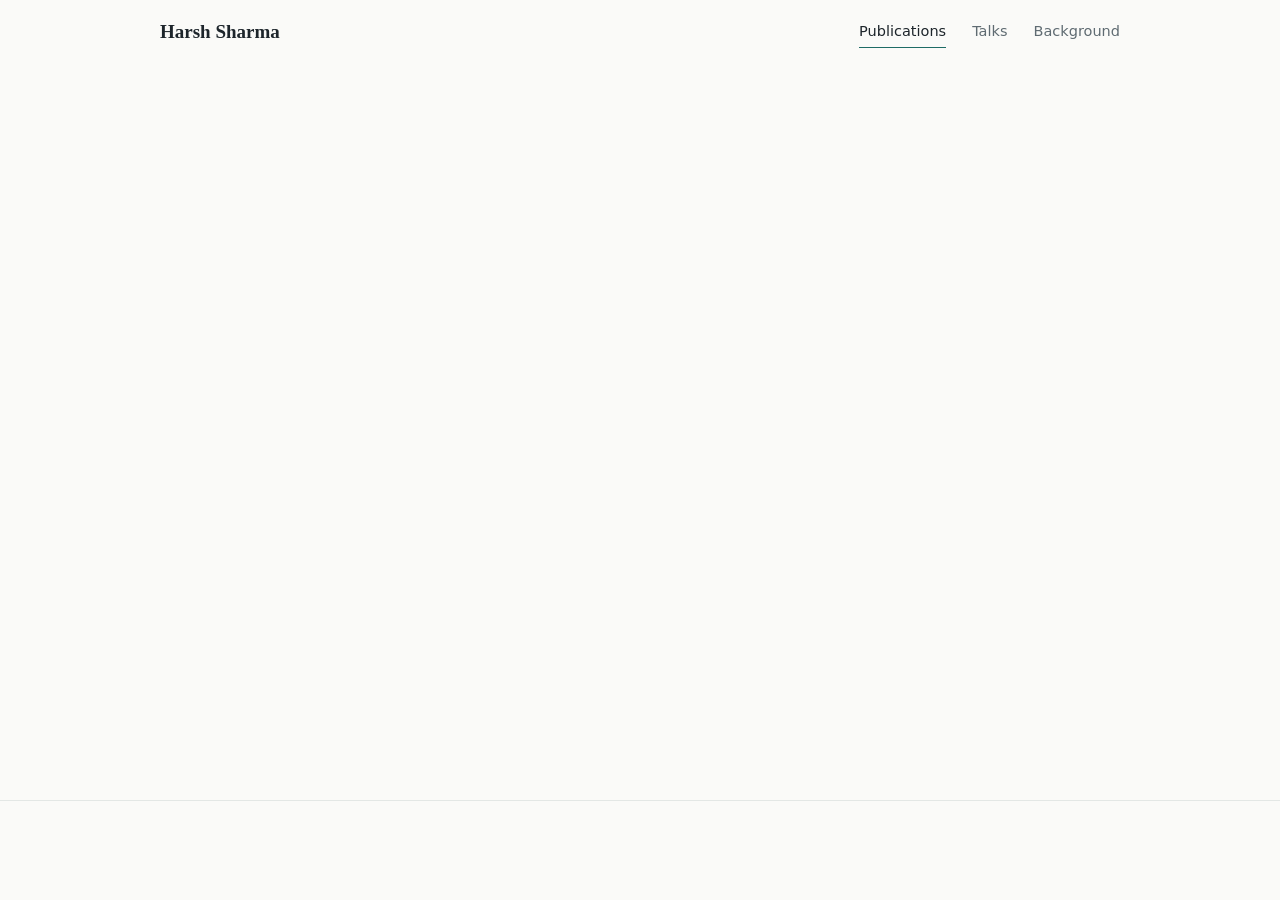
==== commit 711b1087: "Redesign site as a single page driven by Google Sheets - Replace the multi-page layout with one page" ====
--- a/activities.html
+++ b/activities.html
@@ -1,7 +1,3 @@
 <!doctype html>
-<html lang="en"><head><meta charset="utf-8"><meta name="viewport" content="width=device-width,initial-scale=1"><meta name="description" content="Talks, conference presentations, posters, and workshops by quantum information researcher Harsh Sharma."><link rel="canonical" href="https://harshsharma-q.github.io/portfolio/activities.html"><meta property="og:title" content="Talks & Events — Harsh Sharma"><meta property="og:description" content="Conference presentations, posters, recordings, and specialist workshops."><meta property="og:image" content="https://harshsharma-q.github.io/portfolio/assets/og.png"><title>Talks & Events — Harsh Sharma</title><link rel="icon" href="assets/harsh-sharma.jpg" type="image/jpeg"><link rel="stylesheet" href="assets/site.css?v=20260814c"></head>
-<body data-page="activities"><header id="site-header"></header><main>
-  <section class="page-hero"><p class="eyebrow">Talks & Events</p><h1>Research in <em>conversation.</em></h1><p>Conference presentations, posters, and specialist workshops across quantum information, open systems, and thermodynamics.</p></section>
-  <section class="video-feature" id="featured-video"></section>
-  <section class="listing-section activity-section"><div class="listing-intro"><p class="eyebrow">Academic record</p><h2>Presentations & participation</h2><p>Links lead to official programmes or the exact talk abstract whenever available.</p><div class="event-filters" id="event-filters" aria-label="Filter events"></div></div><div class="activity-list" id="events"></div></section>
-</main><footer id="site-footer"></footer><script src="assets/content.js?v=20260814c"></script><script src="assets/sheet-config.js?v=20260814c"></script><script src="assets/publications.js?v=20260814c"></script><script src="assets/site.js?v=20260814c"></script></body></html>
+<html lang="en"><head><meta charset="utf-8"><title>Harsh Sharma</title><meta name="robots" content="noindex"><link rel="canonical" href="https://harshsharma-q.github.io/portfolio/"><meta http-equiv="refresh" content="0; url=index.html#talks"></head>
+<body><p>This page has moved: <a href="index.html#talks">continue to the website</a>.</p></body></html>
